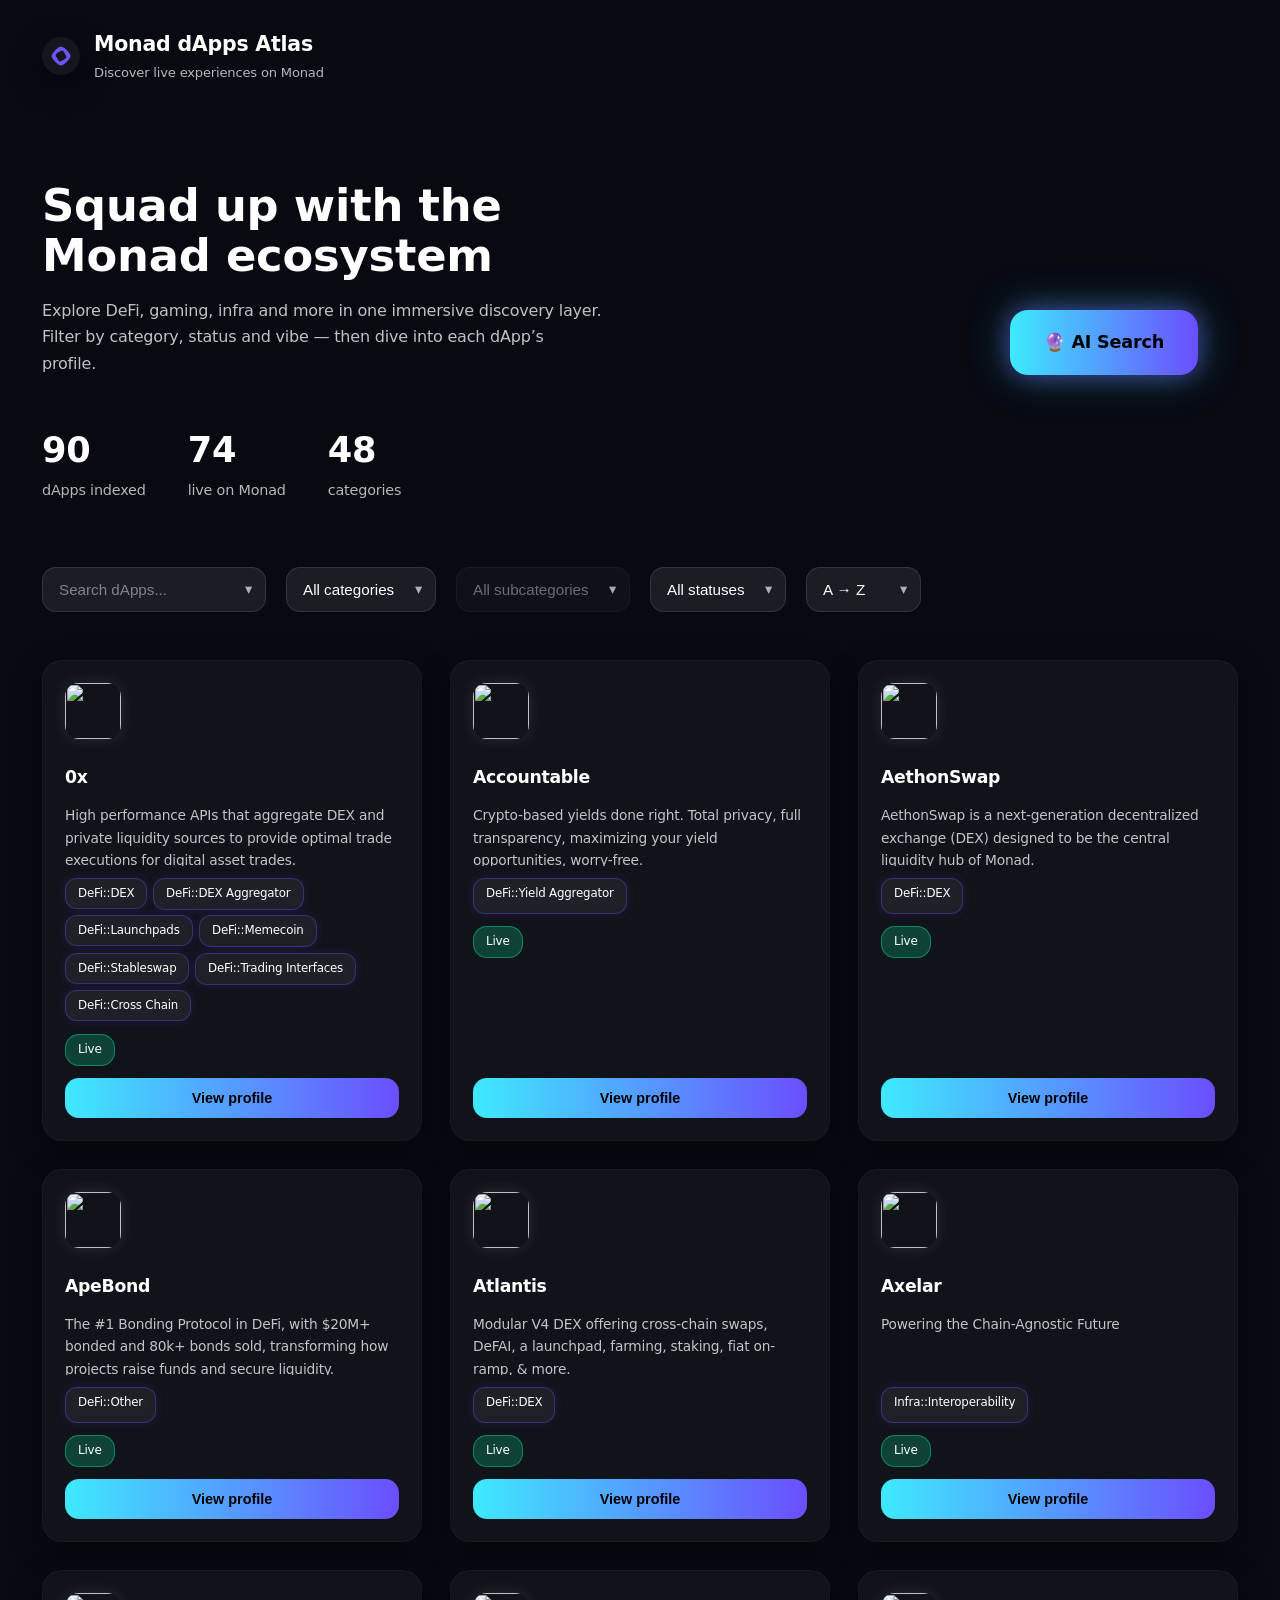
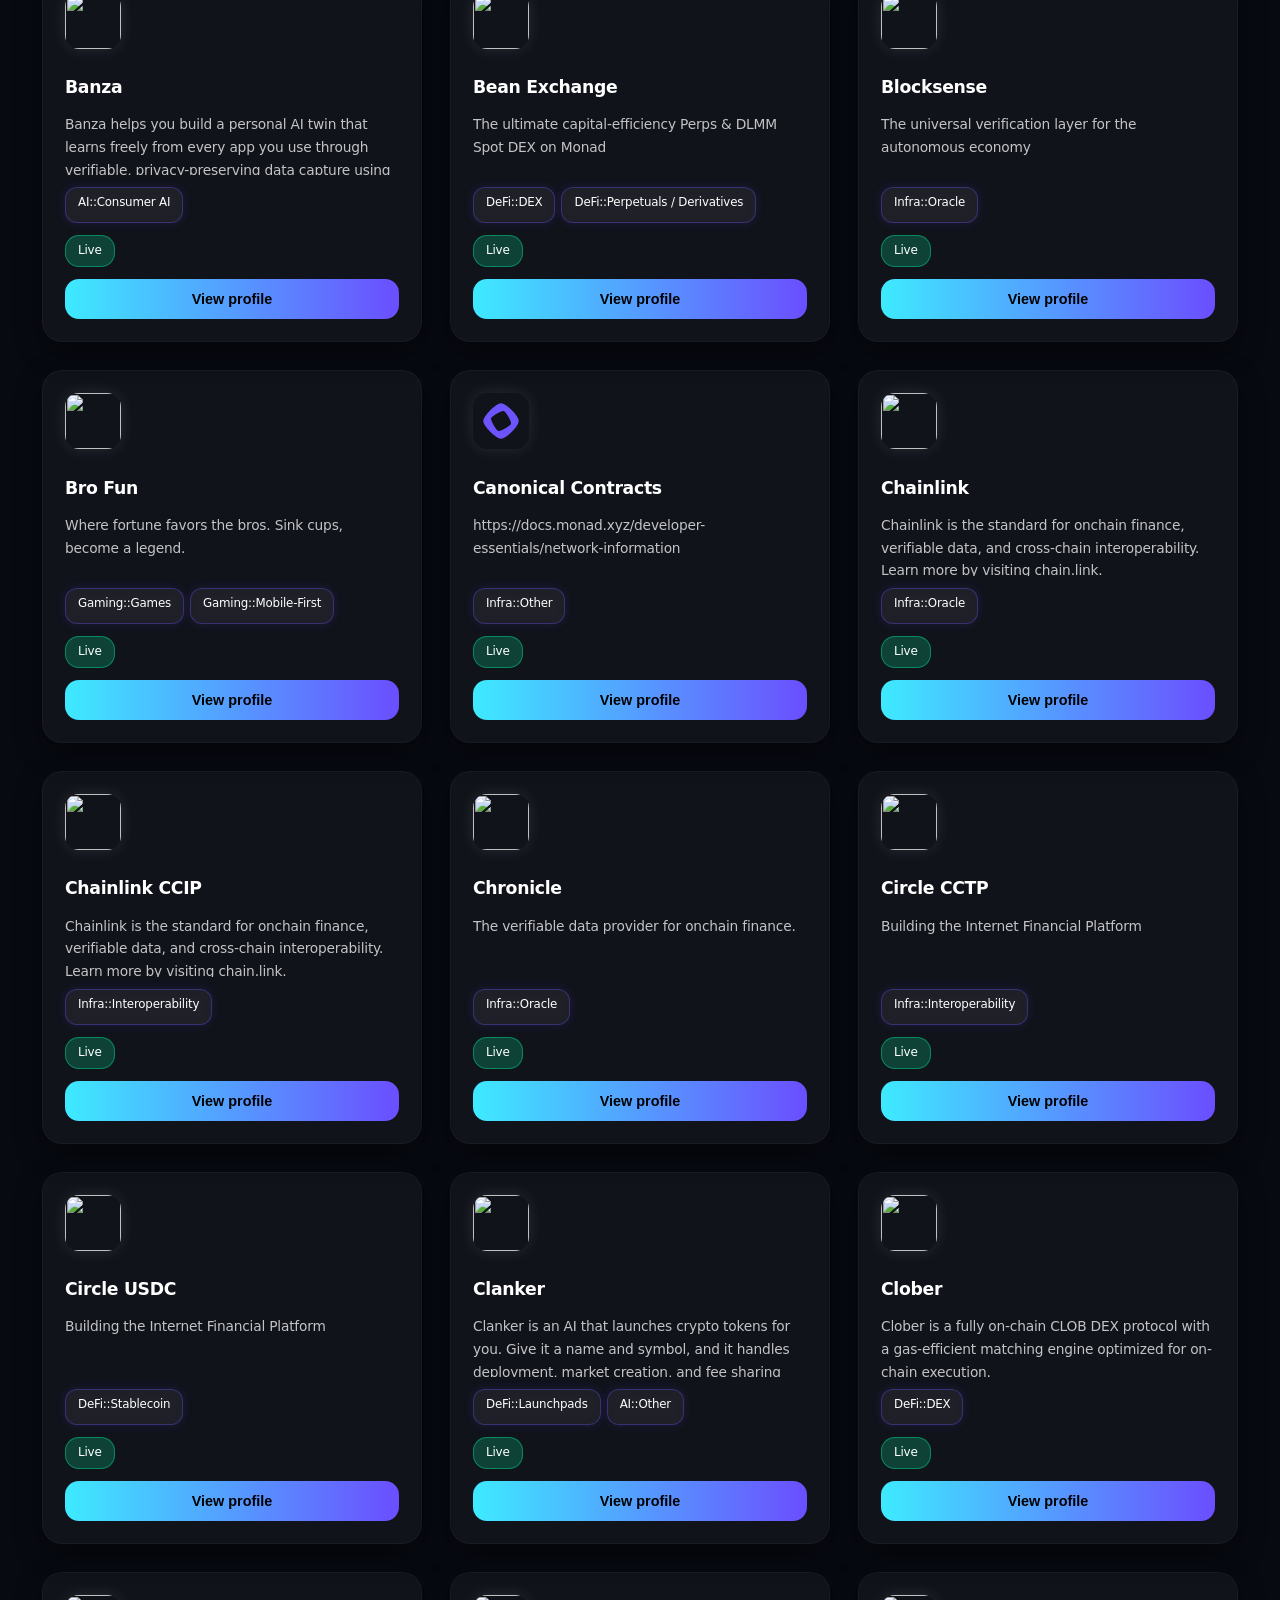
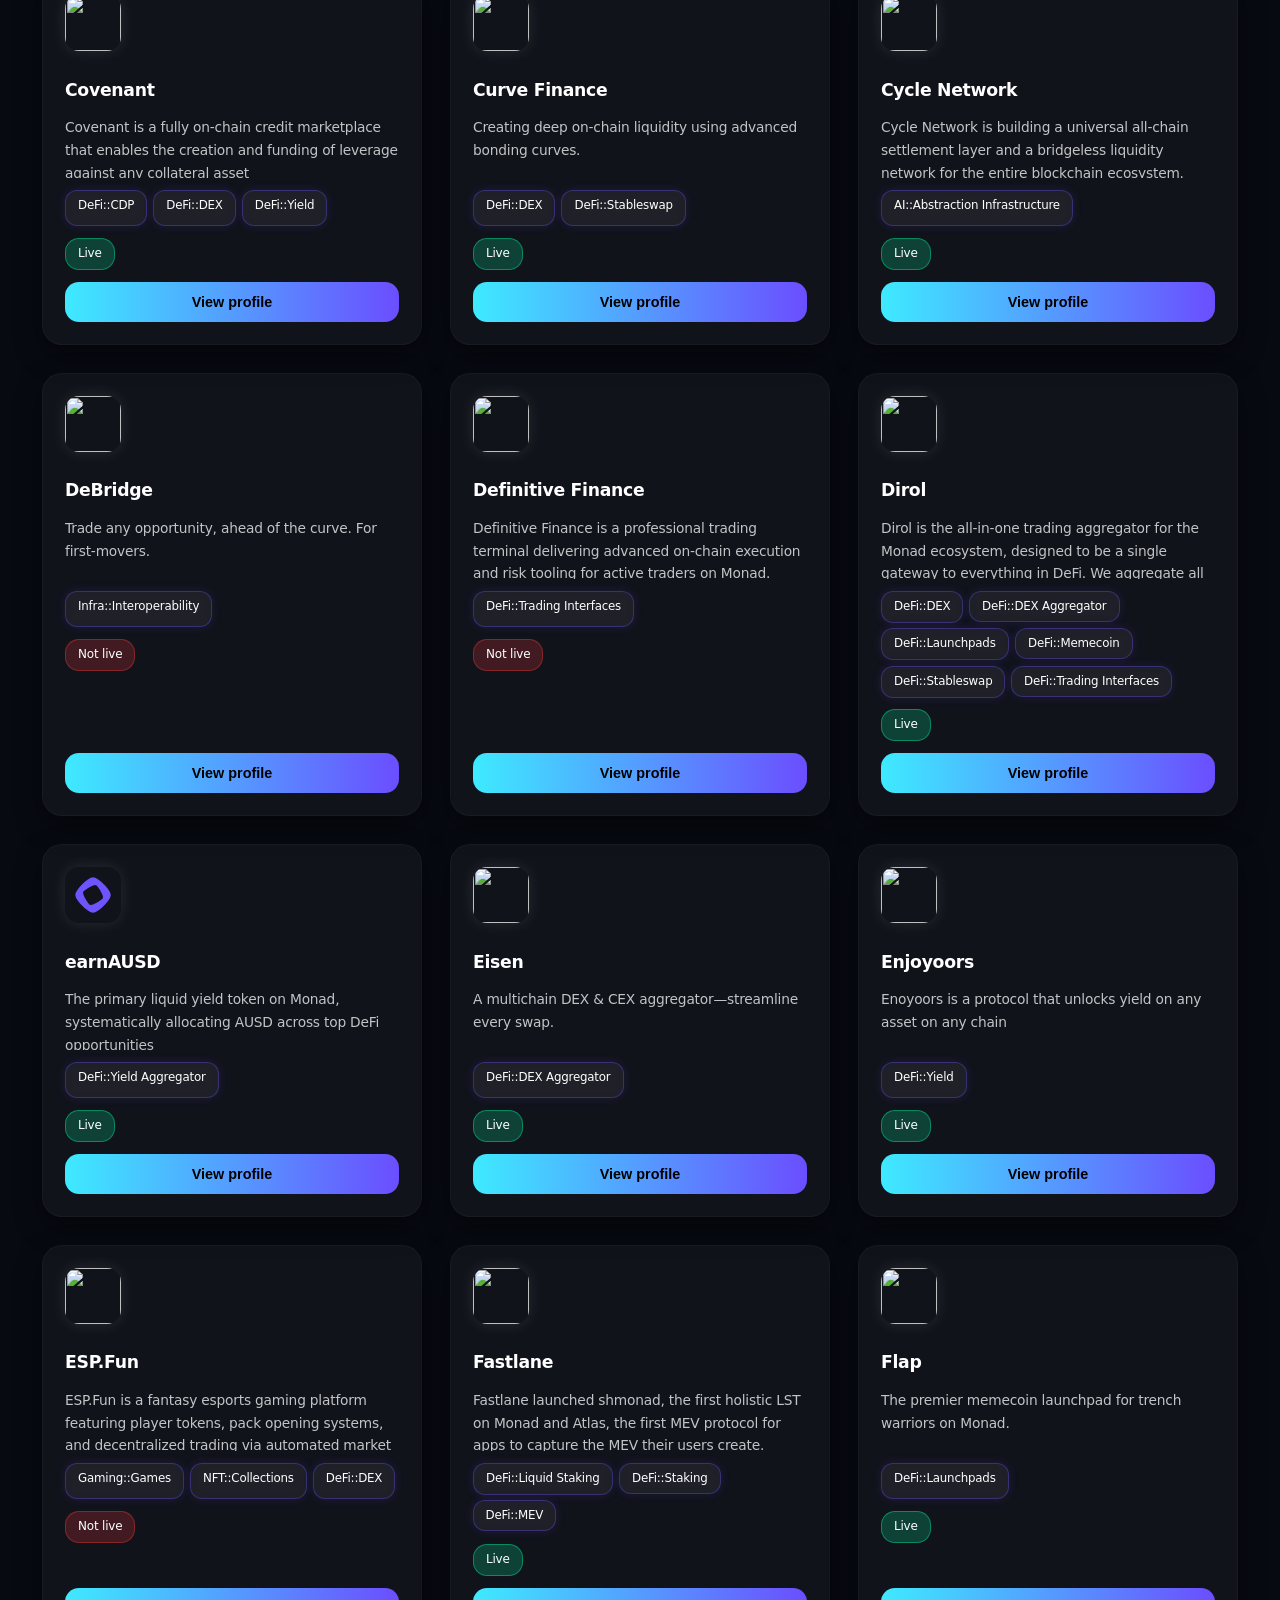
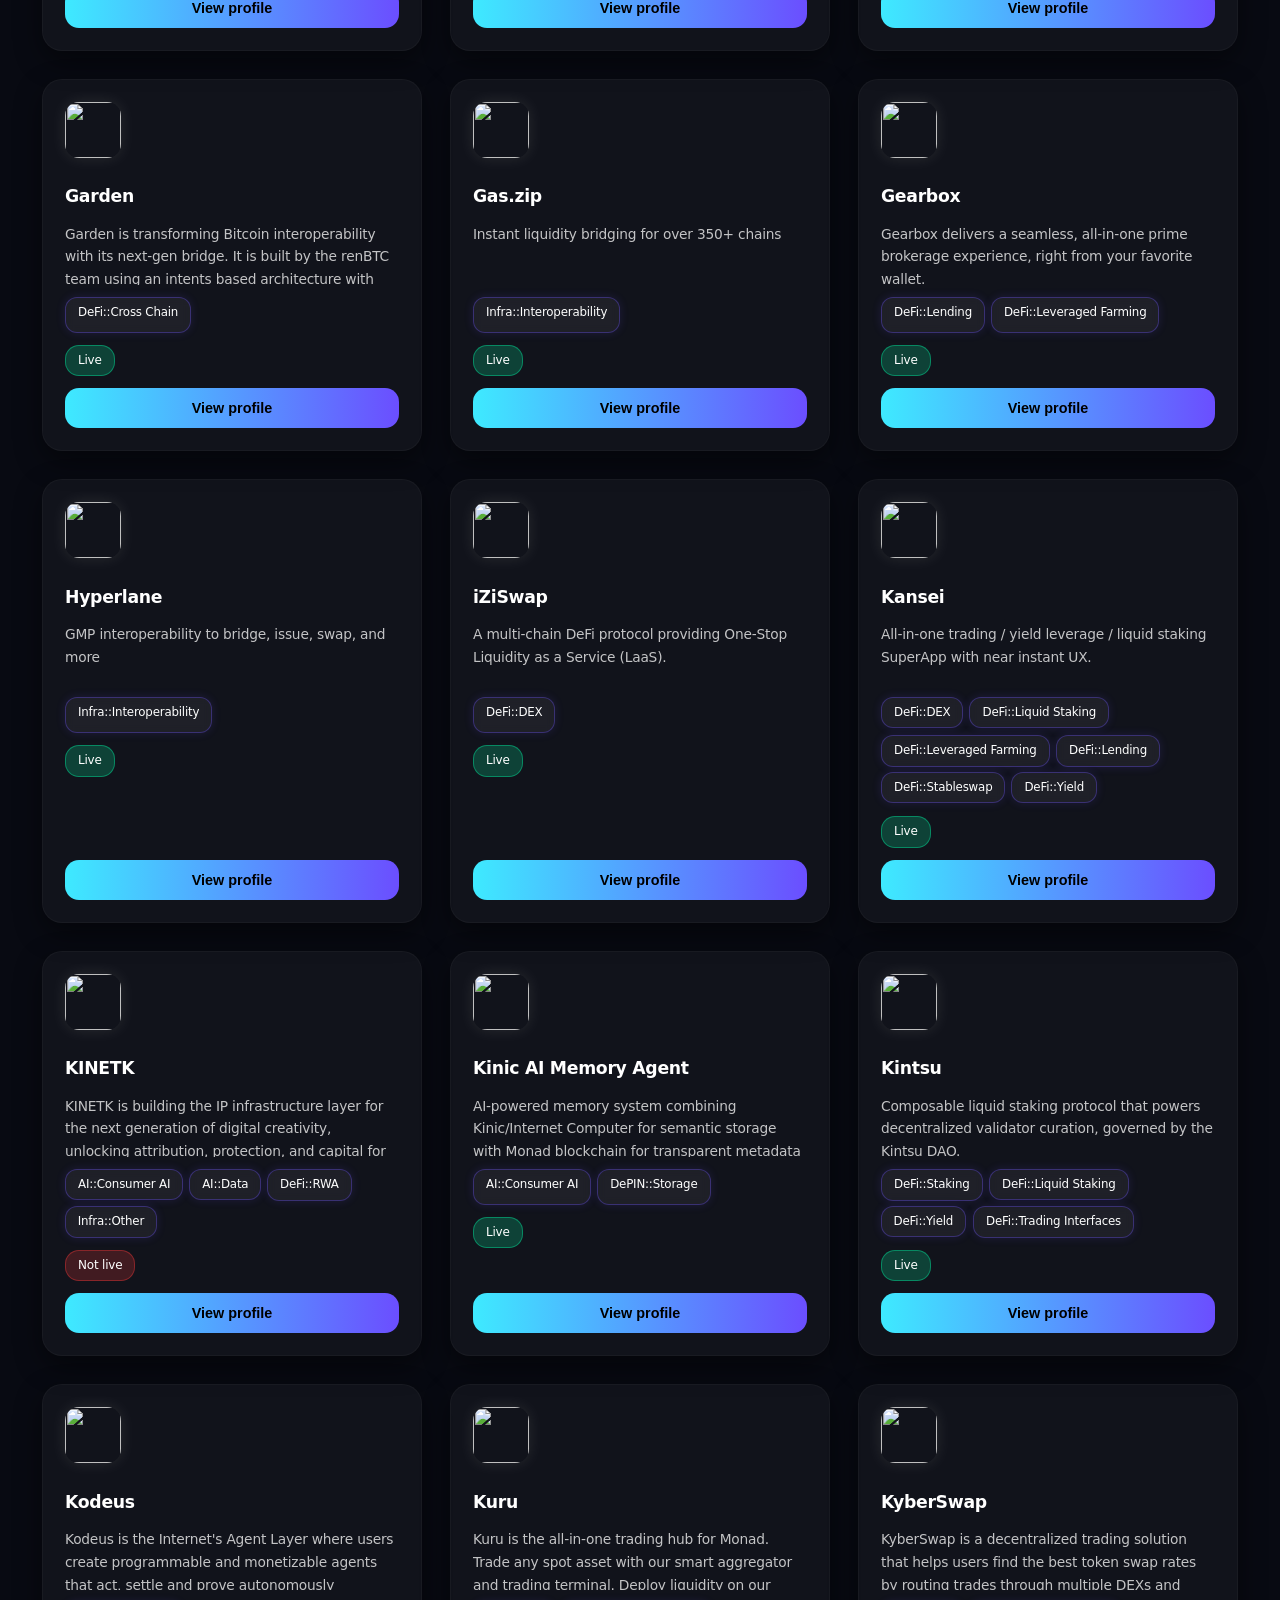
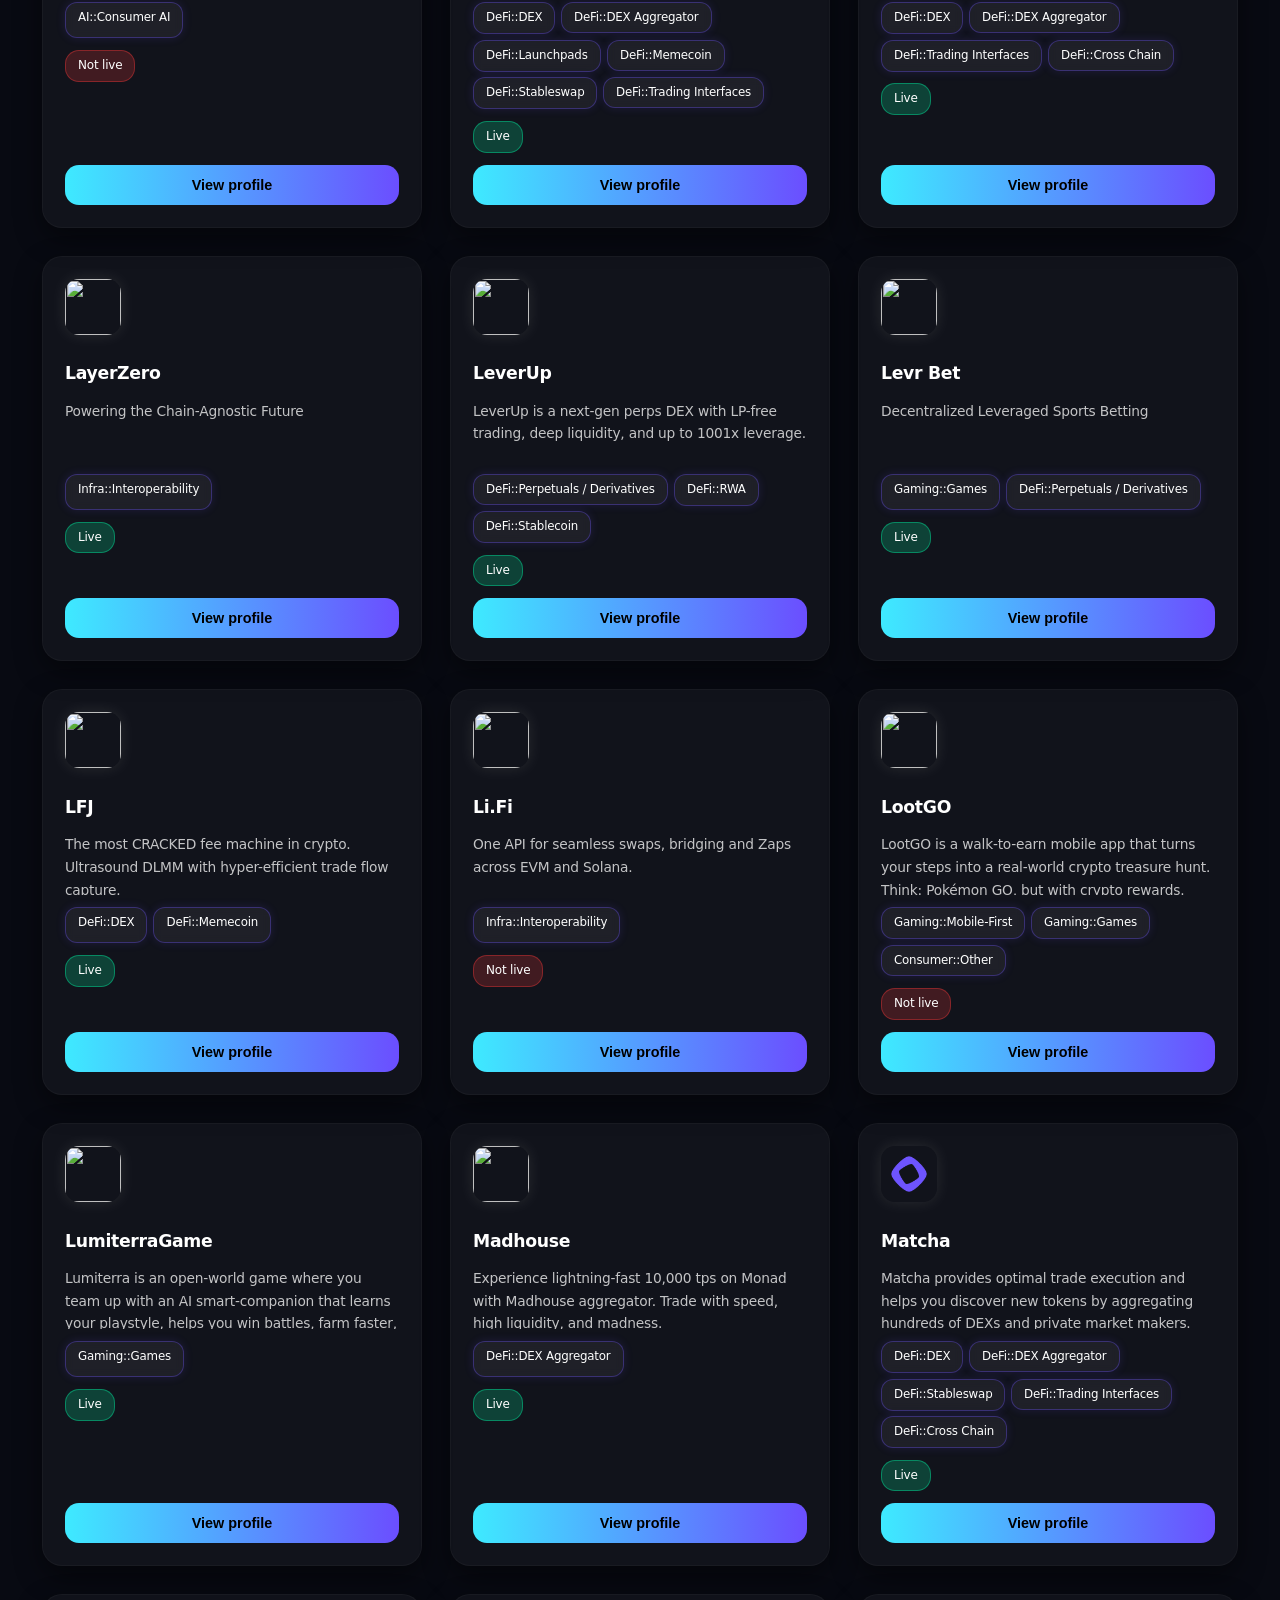
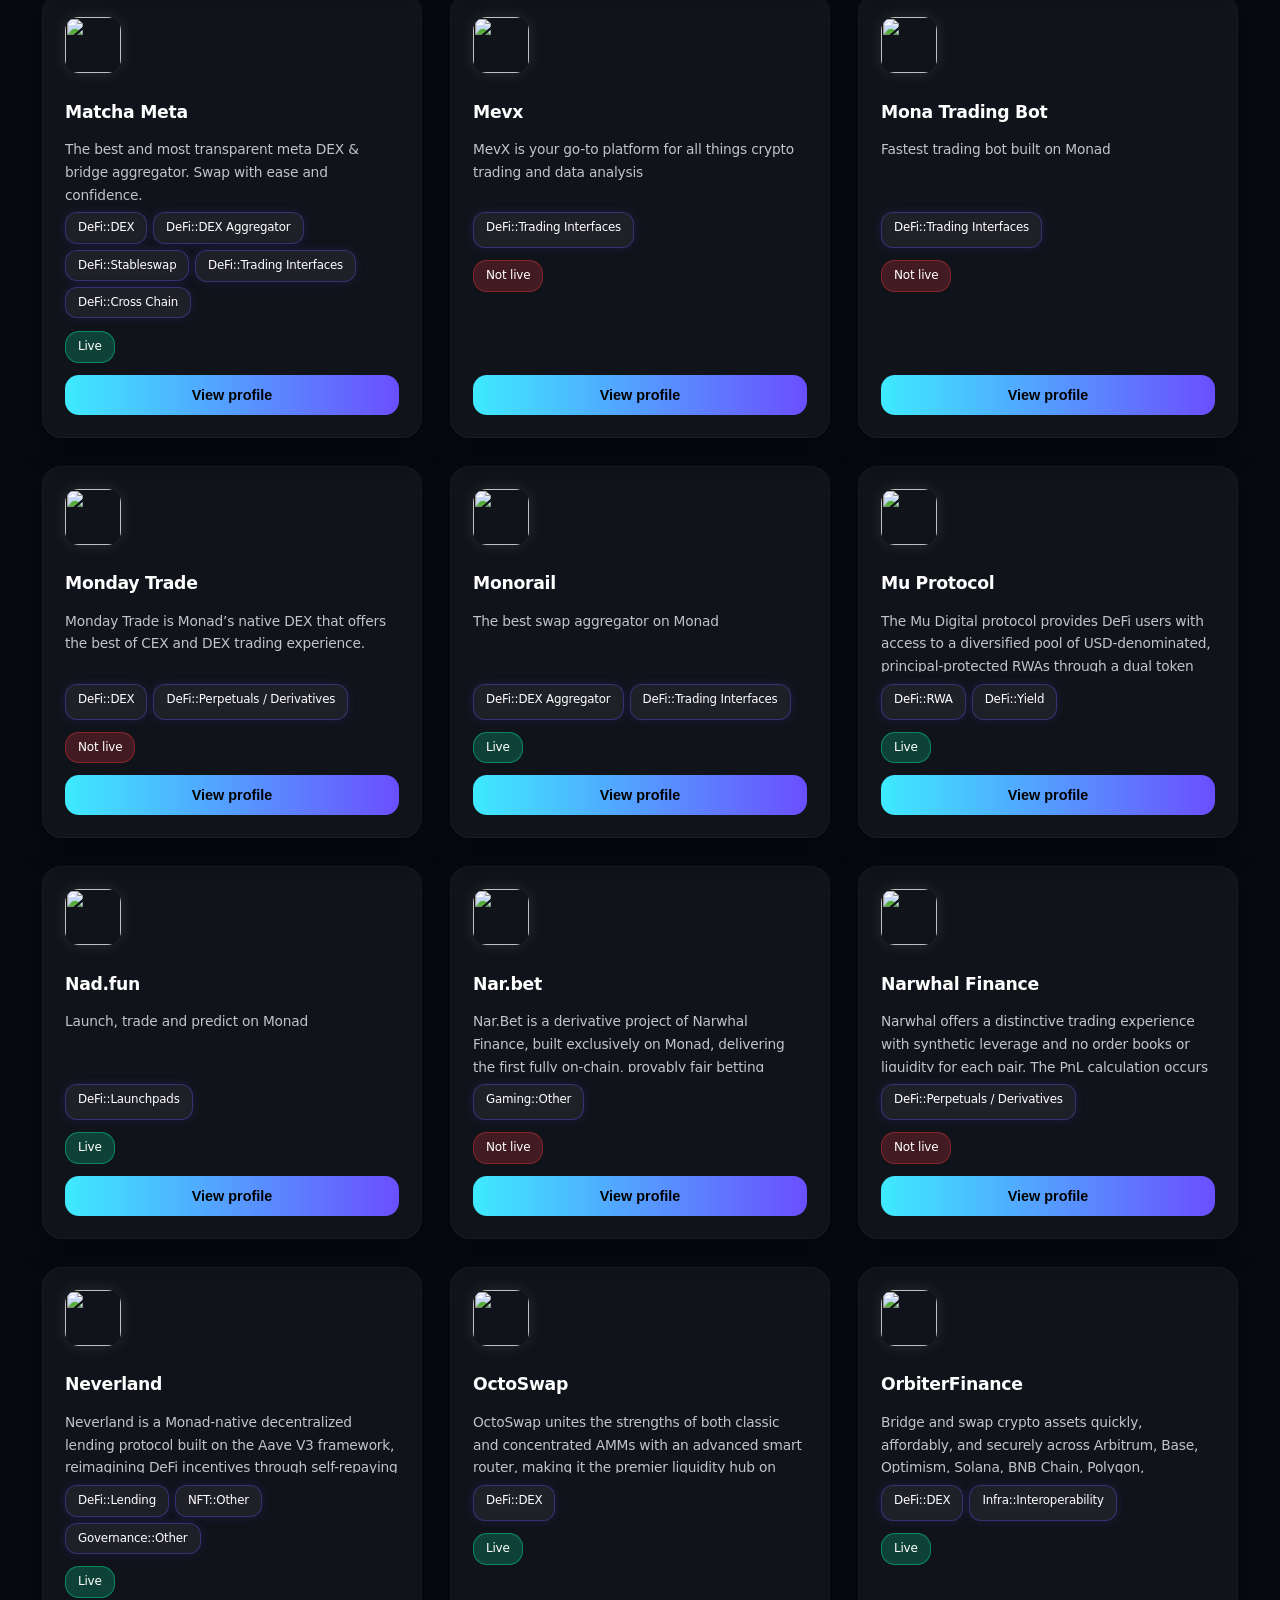
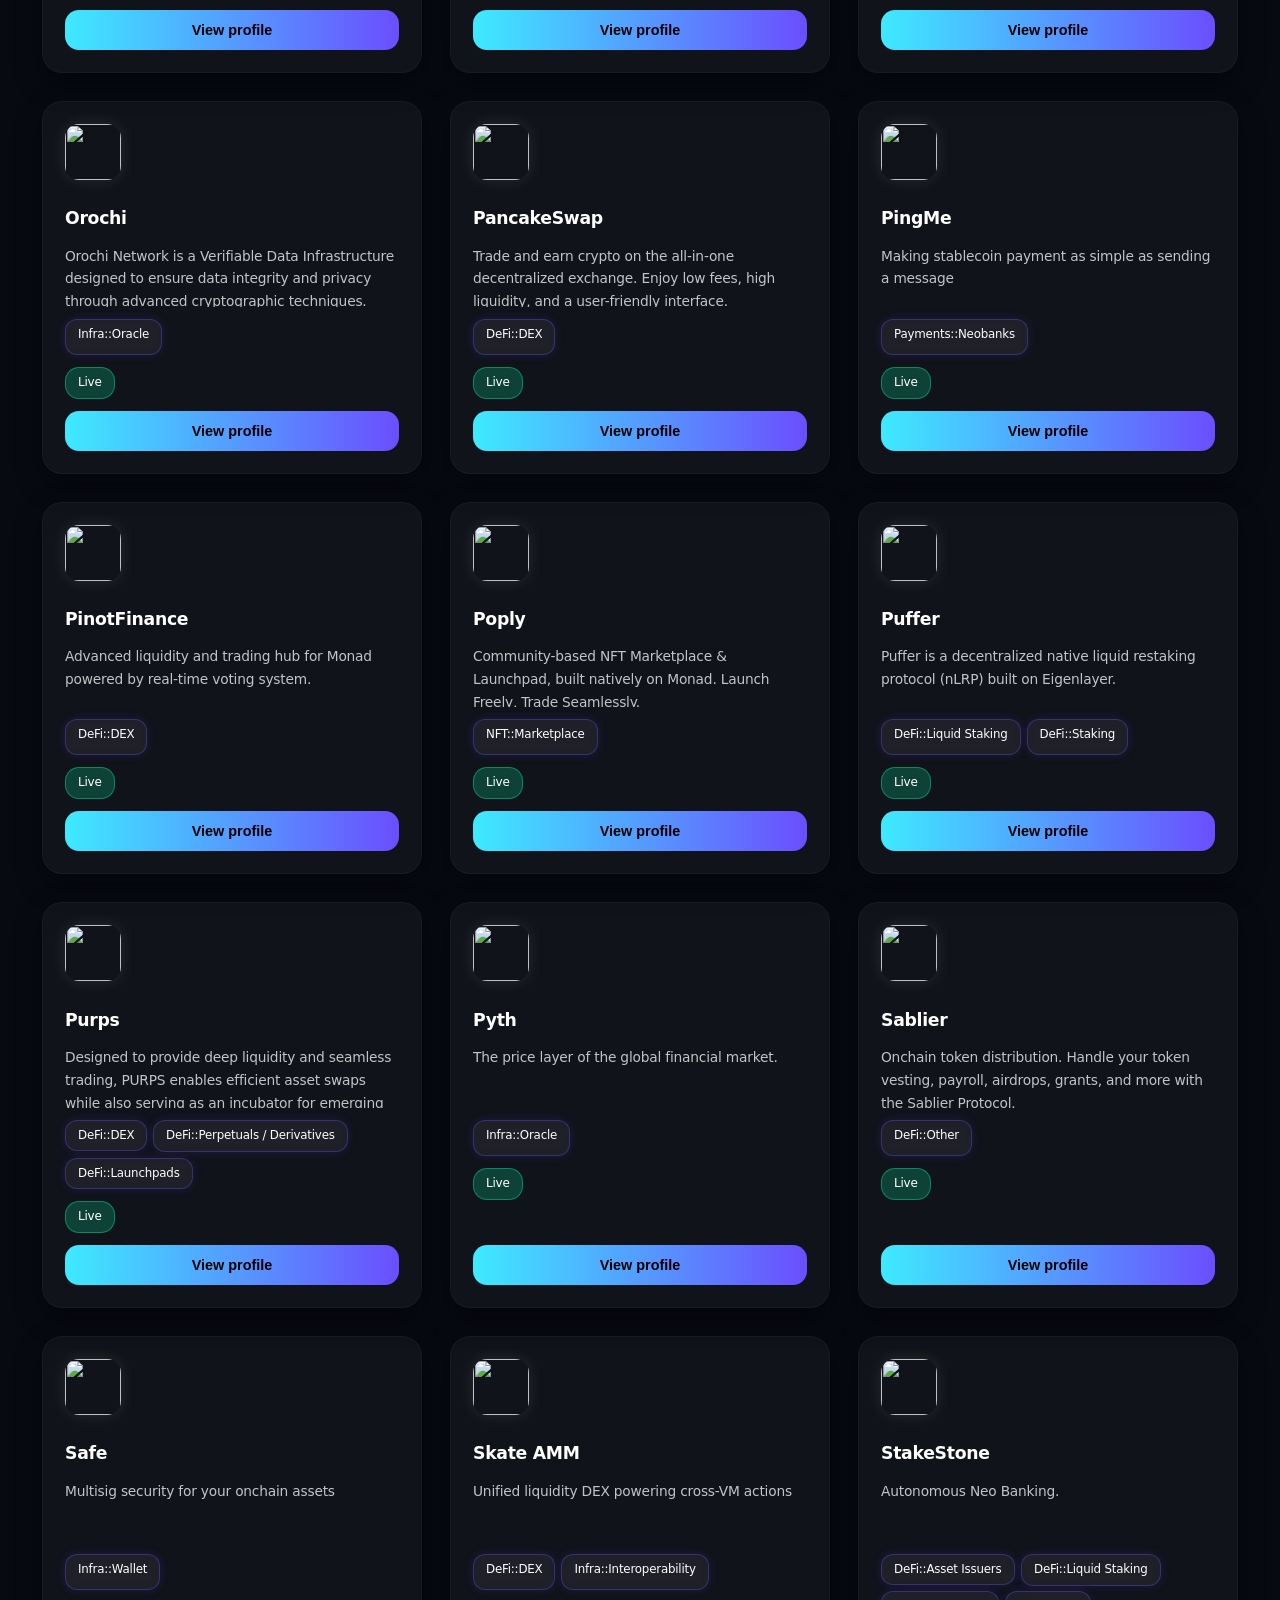
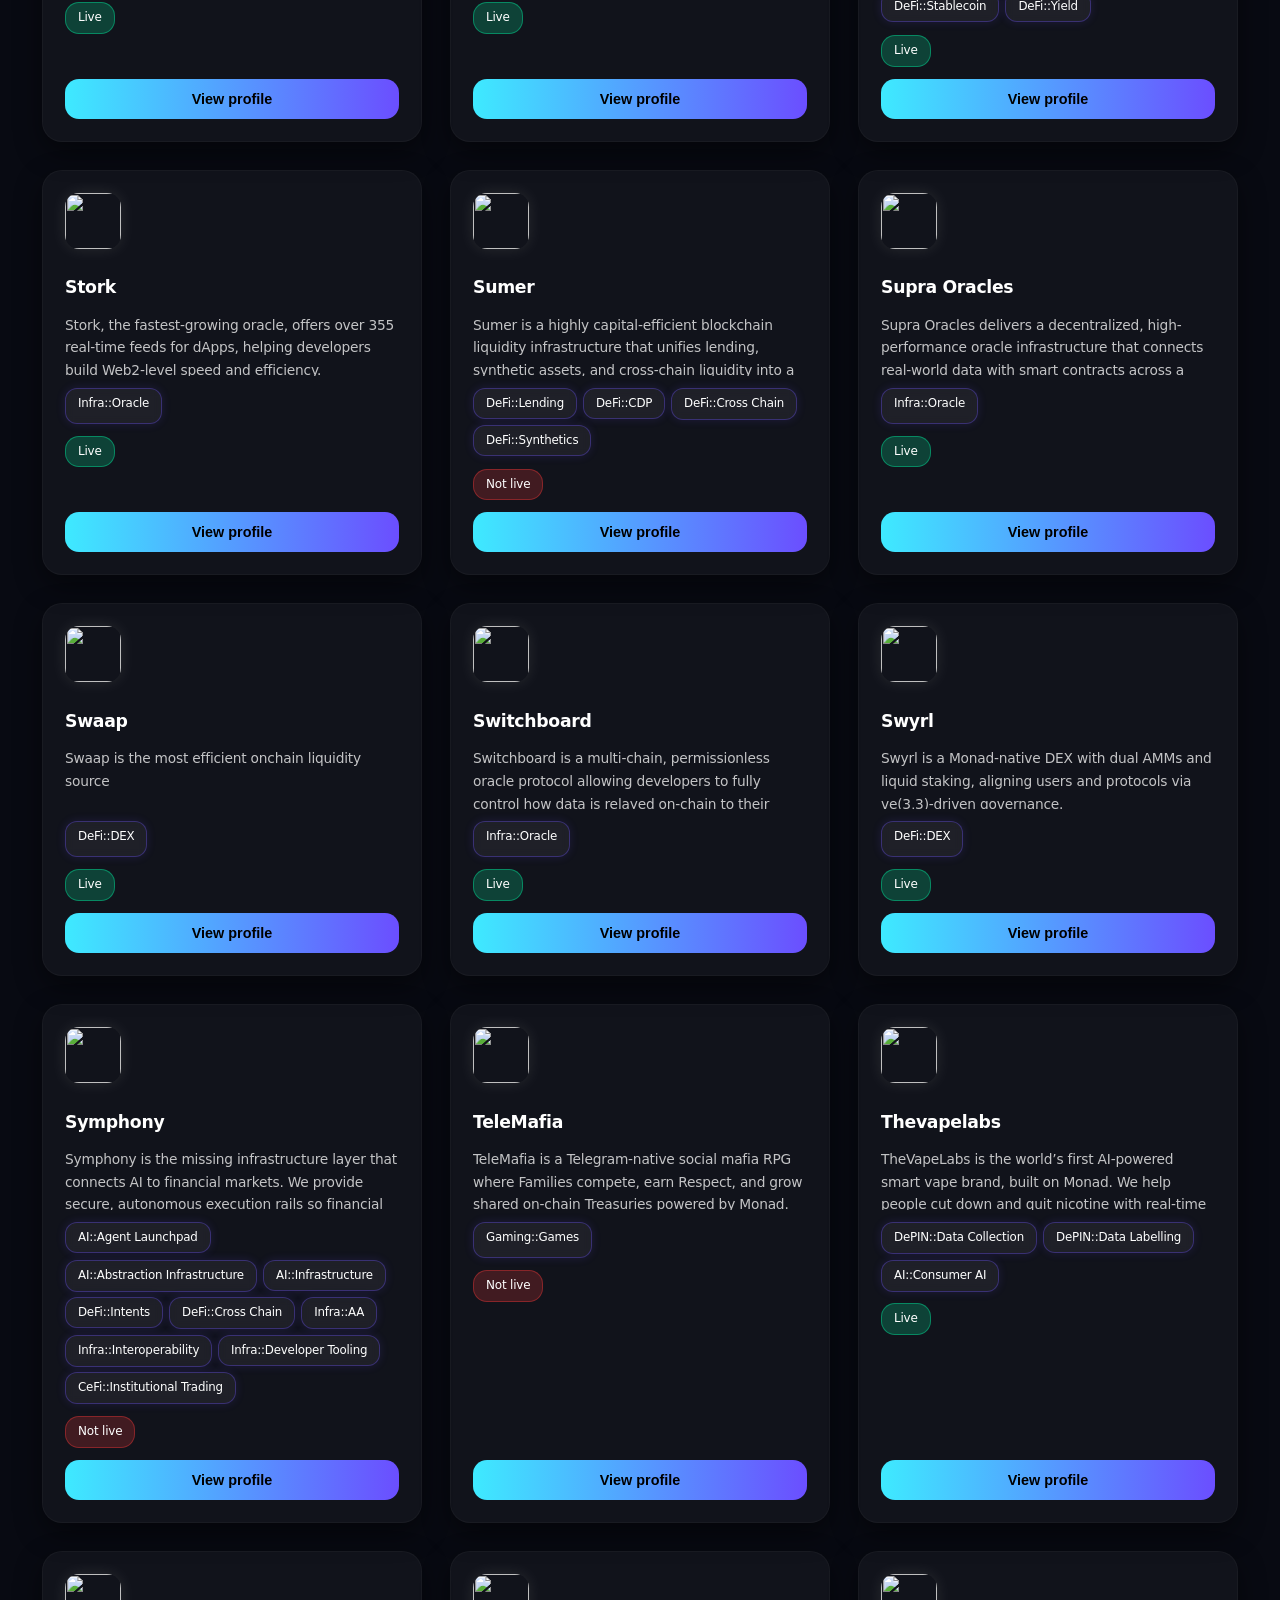
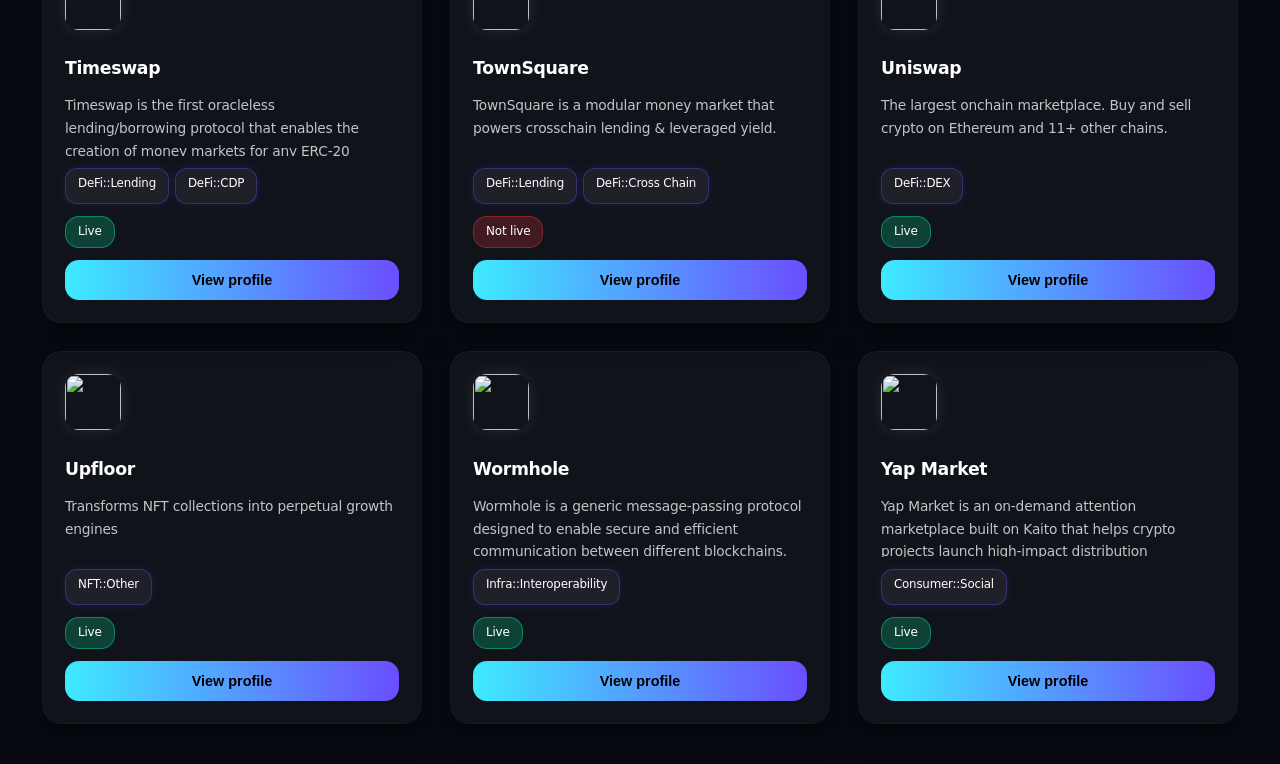
==== index.html @ 7deae9eb "Add files via upload" ====
<!DOCTYPE html>
<html lang="en">
<head>
  <meta charset="UTF-8" />
  <meta name="viewport" content="width=device-width, initial-scale=1.0" />
  <title>Monad dApps Atlas</title>
  <link rel="stylesheet" href="style.css" />
</head>

<body>
  <canvas id="galaxy-canvas"></canvas>

  <!-- HEADER -->
  <header>
    <div class="brand">
      <div class="brand-mark">
        <img src="icons/monad_logo.png" class="brand-logo" alt="Monad logo" />
      </div>
      <div class="brand-text">
        <span class="brand-title">Monad dApps Atlas</span>
        <span class="brand-subtitle">Discover live experiences on Monad</span>
      </div>
    </div>
  </header>


  <!-- HERO -->
  <section class="hero">
    <div class="hero-text">
      <h1>Squad up with the Monad ecosystem</h1>
      <p>
        Explore DeFi, gaming, infra and more in one immersive discovery layer.
        Filter by category, status and vibe — then dive into each dApp’s profile.
      </p>

      <div class="hero-stats">
        <div class="stat">
          <div class="stat-number" id="stat-dapps-count">0</div>
          <div class="stat-label">dApps indexed</div>
        </div>
        <div class="stat">
          <div class="stat-number" id="stat-live-count">0</div>
          <div class="stat-label">live on Monad</div>
        </div>
        <div class="stat">
          <div class="stat-number" id="stat-categories-count">0</div>
          <div class="stat-label">categories</div>
        </div>
      </div>
    </div>

    <!-- AI SEARCH BUTTON (новая вставка) -->
    <div class="hero-ai-button">
      <a href="ai.html" class="ai-search-button">
        🔮 AI Search
      </a>
    </div>
  </section>

  <!-- FILTERS -->
  <section class="controls">

    <div class="select-wrapper">
      <input type="text" id="search-input" placeholder="Search dApps..." />
    </div>

    <div class="select-wrapper">
      <select id="primary-category-filter">
        <option value="all">All categories</option>
      </select>
    </div>

    <div class="select-wrapper">
      <select id="secondary-category-filter" disabled>
        <option value="all">All subcategories</option>
      </select>
    </div>

    <div class="select-wrapper">
      <select id="status-filter">
        <option value="all">All statuses</option>
        <option value="live">Live</option>
        <option value="inactive">Not live</option>
      </select>
    </div>

    <div class="select-wrapper">
      <select id="sort-select">
        <option value="az">A → Z</option>
        <option value="za">Z → A</option>
        <option value="live">Live first</option>
      </select>
    </div>
  </section>

  <!-- GRID -->
  <section class="grid" id="dapp-grid"></section>

  <div id="empty-state" class="empty hidden">
    No dApps match your filters.
  </div>

  <script src="galaxy.js"></script>
  <script src="script.js"></script>
</body>
</html>
---- style.css ----
/* ------------------------------------------------------------
   MONAD dApps Atlas — Glossy Neon Edition (A2)
   Palette: #6B4EFF (violet), #3EEAFF (cyan)
------------------------------------------------------------- */

:root {
  --bg: #080a12;
  --bg-panel: rgba(255,255,255,0.04);
  --bg-panel-hover: rgba(255,255,255,0.07);
  --bg-input: rgba(255,255,255,0.08);

  --text: #ffffff;
  --text-dim: rgba(255,255,255,0.7);

  --violet: #6b4eff;
  --cyan: #3eeaff;

  --radius-lg: 20px;
  --radius-md: 14px;
  --radius-sm: 10px;

  --shadow-glow: 0 0 40px rgba(110,80,255,0.45);
  --shadow-soft: 0 10px 28px rgba(0,0,0,0.45);

  --shell-width: 1120px;
}

/* ------------------------------------------------------------
   GLOBAL
------------------------------------------------------------- */

* {
  margin: 0;
  padding: 0;
  box-sizing: border-box;
}

body {
  background: var(--bg);
  color: var(--text);
  font-family: Inter, -apple-system, system-ui, sans-serif;
  line-height: 1.65;
  letter-spacing: -0.2px;
  overflow-x: hidden;
}

a {
  color: inherit;
}

#galaxy-canvas {
  position: fixed;
  inset: 0;
  z-index: -1;
  opacity: 0.45;
}

.shell {
  width: 100%;
  max-width: var(--shell-width);
  margin: 0 auto;
  padding: 0 20px;
}

/* ------------------------------------------------------------
   HEADER
------------------------------------------------------------- */

header {
  display: flex;
  justify-content: space-between;
  align-items: center;
  padding: 28px 42px;
}

.brand {
  display: flex;
  align-items: center;
  gap: 14px;
}

.brand-mark {
  width: 38px;
  height: 38px;
  border-radius: 50%;
  overflow: hidden;
  display: flex;
  justify-content: center;
  align-items: center;
  background: rgba(255,255,255,0.05);
  box-shadow: var(--shadow-soft);
}

.brand-logo {
  width: 80%;
  height: 80%;
  object-fit: contain;
}

.brand-text {
  display: flex;
  flex-direction: column;
}

.brand-title {
  font-weight: 600;
  font-size: 1.28rem;
}

.brand-subtitle {
  font-size: 0.82rem;
  opacity: 0.7;
}

/* ------------------------------------------------------------
   XP HUD
------------------------------------------------------------- */

.xp-hud {
  display: flex;
  align-items: center;
  gap: 14px;
  background: rgba(255,255,255,0.05);
  padding: 10px 20px;
  border-radius: var(--radius-lg);
  backdrop-filter: blur(6px);
  box-shadow: var(--shadow-soft);
}

.xp-level {
  font-weight: 600;
}

.xp-progress {
  width: 160px;
  height: 7px;
  background: rgba(255,255,255,0.12);
  border-radius: 999px;
  overflow: hidden;
}

.xp-bar {
  width: 0%;
  height: 100%;
  background: linear-gradient(90deg, var(--cyan), var(--violet));
  border-radius: 999px;
}

.xp-count {
  opacity: 0.7;
  font-size: 0.82rem;
}

/* ------------------------------------------------------------
   HERO
------------------------------------------------------------- */

.hero {
  display: flex;
  justify-content: space-between;
  padding: 70px 42px 40px;
}

.hero-text {
  max-width: 560px;
}

.hero-text h1 {
  font-size: 2.8rem;
  line-height: 1.1;
  margin-bottom: 18px;
}

.hero-text p {
  opacity: 0.75;
  font-size: 1rem;
}

.hero-stats {
  display: flex;
  gap: 42px;
  margin-top: 44px;
}

.stat-number {
  font-size: 2.2rem;
  font-weight: 700;
}

.stat-label {
  opacity: 0.7;
  font-size: 0.9rem;
}

/* ------------------------------------------------------------
   ORBIT
------------------------------------------------------------- */

.hero-orbit {
  position: relative;
  width: 360px;
  height: 360px;
}

.orbit {
  position: absolute;
  border-radius: 50%;
  border: 1px dashed rgba(255,255,255,0.14);
}

.orbit-outer { inset: 0; }
.orbit-mid   { inset: 46px; }
.orbit-inner { inset: 92px; }

.orbit-core {
  position: absolute;
  width: 160px;
  height: 160px;
  top: 50%;
  left: 50%;
  transform: translate(-50%, -50%);
  border-radius: 50%;
  display: flex;
  justify-content: center;
  align-items: center;

  background: radial-gradient(
    circle at 30% 30%,
    rgba(110,80,255,0.65),
    rgba(40,20,80,0.75) 75%
  );

  box-shadow:
    0 0 45px rgba(110,80,255,0.65),
    0 0 90px rgba(110,80,255,0.40);
}

.orbit-core-inner {
  width: 100px;
  height: 100px;
  background: rgba(0,0,0,0.25);
  backdrop-filter: blur(7px);
  border-radius: 50%;
  display: flex;
  justify-content: center;
  align-items: center;
  overflow: hidden;
  box-shadow: inset 0 0 22px rgba(150,110,255,0.45);
}

.orbit-core-inner img {
  width: 80%;
  height: 80%;
  object-fit: contain;
}

/* ------------------------------------------------------------
   CONTROLS
------------------------------------------------------------- */

.controls {
  display: flex;
  gap: 20px;
  padding: 24px 42px 16px;
}

.controls input,
.controls select {
  padding: 13px 16px;
  border-radius: var(--radius-md);
  background: rgba(255,255,255,0.08);
  border: 1px solid rgba(255,255,255,0.10);
  color: var(--text);
  font-size: 0.95rem;
  transition: 0.22s ease;
}

.controls input::placeholder {
  color: rgba(255,255,255,0.45);
}

.controls input:hover,
.controls select:hover {
  background: rgba(255,255,255,0.11);
}

.controls input:focus,
.controls select:focus {
  background: rgba(255,255,255,0.14);
  border-color: var(--violet);
  outline: none;
  box-shadow: 0 0 0 2px rgba(110,80,255,0.35);
}

/* Custom select */

.select-wrapper {
  position: relative;
}

.select-wrapper select {
  appearance: none;
  -webkit-appearance: none;
  -moz-appearance: none;
  padding-right: 40px;
  cursor: pointer;
}

.select-wrapper::after {
  content: "▾";
  position: absolute;
  right: 14px;
  top: 50%;
  transform: translateY(-50%);
  pointer-events: none;
  color: rgba(255,255,255,0.65);
  font-size: 0.9rem;
}

.controls select {
  color-scheme: dark;
}

.controls select:disabled {
  opacity: 0.4;
  cursor: not-allowed;
}

.controls select option {
  background: #0b0f18;
  color: white;
}

.controls select::-internal-list-box {
  background: #0b0f18 !important;
}

/* ------------------------------------------------------------
   GRID & CARDS
------------------------------------------------------------- */

.grid {
  padding: 32px 42px 40px;
  display: grid;
  grid-template-columns: repeat(auto-fill, minmax(280px, 1fr));
  gap: 28px;
}

.card {
  background: var(--bg-panel);
  border-radius: var(--radius-lg);
  padding: 22px;
  display: flex;
  flex-direction: column;
  height: 100%;
  gap: 16px;
  transition: 0.25s ease;
  box-shadow: var(--shadow-soft);
  border: 1px solid rgba(255,255,255,0.03);
  position: relative;
}

.card::after {
  content: "";
  position: absolute;
  inset: 0;
  border-radius: inherit;
  background: radial-gradient(circle at 30% 0%, rgba(110,80,255,0.14), transparent 65%);
  opacity: 0;
  transition: 0.25s ease;
  pointer-events: none;
}

.card:hover {
  background: var(--bg-panel-hover);
  transform: translateY(-5px);
  box-shadow:
    0 14px 34px rgba(0,0,0,0.55),
    var(--shadow-glow);
}

.card:hover::after {
  opacity: 1;
}

.card-logo img {
  width: 56px;
  height: 56px;
  border-radius: 14px;
  object-fit: cover;
  box-shadow: 0 0 16px rgba(255,255,255,0.10);
}

/* MAIN CARD BODY */

.card-info {
  display: flex;
  flex-direction: column;
  gap: 12px;

  /* 🔥 This ensures equal height cards */
  flex-grow: 1;
}

.card-info h3 {
  font-size: 1.08rem;
  font-weight: 600;
  letter-spacing: -0.3px;

  /* exact height */
  min-height: 24px;
}

.card-info p {
  font-size: 0.86rem;
  opacity: 0.75;

  /* 🔥 hard clamp for equal card heights */
  min-height: 62px;
  max-height: 62px;
  overflow: hidden;
}

/* TAGS */

.card-tags {
  display: flex;
  flex-wrap: wrap;
  gap: 6px;

  /* 🔥 equal height block */
  min-height: 36px;
}

.card-tags span {
  background: rgba(255,255,255,0.06);
  padding: 5px 12px;
  font-size: 0.74rem;
  border-radius: 12px;
  border: 1px solid rgba(110,80,255,0.35);
  box-shadow: 0 0 10px rgba(110,80,255,0.15);
  backdrop-filter: blur(4px);
  transition: 0.25s ease;
}

.card-tags span:hover {
  background: rgba(110,80,255,0.14);
  box-shadow: 0 0 16px rgba(110,80,255,0.35);
}

/* STATUS */

.card-status {
  padding: 5px 12px;
  border-radius: var(--radius-md);
  font-size: 0.75rem;
  width: fit-content;
  font-weight: 500;
}

.card-status.live {
  background: rgba(0,255,170,0.20);
  border: 1px solid rgba(0,255,170,0.38);
}

.card-status.inactive {
  background: rgba(255,60,60,0.20);
  border: 1px solid rgba(255,60,60,0.38);
}

/* BUTTON */

.card-open {
  margin-top: auto;
  padding: 12px;
  border-radius: var(--radius-md);
  background: linear-gradient(90deg, var(--cyan), var(--violet));
  border: none;
  font-size: 0.9rem;
  color: #000;
  font-weight: 600;
  cursor: pointer;
  transition: 0.25s ease;
}

.card-open:hover {
  transform: translateY(-2px);
  opacity: 0.92;
}

/* ------------------------------------------------------------
   EMPTY STATE
------------------------------------------------------------- */

.empty {
  padding: 28px 42px;
  opacity: 0.65;
  font-size: 1.15rem;
}

.hidden {
  display: none;
}

/* ============================================================
   PROFILE PAGE
============================================================= */

.page-profile {
  background: var(--bg);
  color: var(--text);
  font-family: Inter;
  padding-bottom: 80px;
}

.topbar {
  padding: 20px 0;
  background: rgba(255,255,255,0.04);
  backdrop-filter: blur(6px);
  box-shadow: 0 10px 26px rgba(0,0,0,0.35);
}

.topbar-inner {
  display: flex;
  justify-content: space-between;
  align-items: center;
}

.brand-link {
  text-decoration: none;
}

.secondary-button.back-button {
  padding: 10px 16px;
  background: rgba(255,255,255,0.08);
  border-radius: 10px;
  color: white;
  text-decoration: none;
  border: 1px solid rgba(255,255,255,0.15);
  transition: 0.25s ease;
}

.secondary-button.back-button:hover {
  background: rgba(255,255,255,0.12);
}

.main {
  margin-top: 20px;
}

.main-profile {
  padding-top: 32px;
}

.profile-root {
  min-height: 260px;
}

.profile-card {
  margin: 0 auto;
  padding: 40px;
  max-width: 860px;
  background: rgba(255,255,255,0.05);
  border-radius: 24px;
  border: 1px solid rgba(255,255,255,0.06);
  box-shadow:
    0 14px 34px rgba(0,0,0,0.55),
    0 0 35px rgba(110,80,255,0.25);
}

.profile-header {
  display: flex;
  gap: 26px;
  align-items: center;
}

.profile-logo img,
.profile-logo-placeholder {
  width: 90px;
  height: 90px;
  border-radius: 20px;
  object-fit: cover;
  box-shadow: 0 0 22px rgba(255,255,255,0.12);
}

.profile-logo-placeholder {
  display: flex;
  justify-content: center;
  align-items: center;
  background: rgba(255,255,255,0.06);
  font-size: 2rem;
}

.profile-title-block {
  display: flex;
  flex-direction: column;
  gap: 6px;
}

.profile-title {
  font-size: 2rem;
}

.profile-subtitle {
  display: flex;
  gap: 8px;
  font-size: 0.9rem;
  color: var(--text-dim);
}

.profile-dot {
  opacity: 0.5;
}

.status-pill {
  padding: 6px 14px;
  border-radius: 14px;
  font-size: 0.9rem;
  font-weight: 500;
}

.status-pill--live {
  background: rgba(0,255,170,0.22);
  border: 1px solid rgba(0,255,170,0.45);
}

.status-pill--inactive {
  background: rgba(255,60,60,0.22);
  border: 1px solid rgba(255,60,60,0.45);
}

.profile-categories {
  margin-top: 10px;
  gap: 8px;
  display: flex;
  flex-wrap: wrap;
}

.category-pill {
  padding: 5px 12px;
  font-size: 0.75rem;
  border-radius: 12px;
  background: rgba(255,255,255,0.07);
  border: 1px solid rgba(110,80,255,0.35);
  box-shadow: 0 0 10px rgba(110,80,255,0.18);
}

.profile-section {
  margin-top: 32px;
}

.profile-section-title {
  font-size: 1.35rem;
  margin-bottom: 12px;
}

.profile-description {
  opacity: 0.9;
  font-size: 1rem;
  line-height: 1.7;
}

.links-list {
  display: flex;
  gap: 12px;
  flex-wrap: wrap;
}

.link-pill {
  padding: 10px 16px;
  font-size: 0.9rem;
  border-radius: 14px;
  background: rgba(255,255,255,0.08);
  border: 1px solid rgba(255,255,255,0.14);
  display: inline-flex;
  align-items: center;
  gap: 8px;
  transition: 0.25s ease;
}

.link-pill:hover {
  background: rgba(255,255,255,0.12);
  border-color: rgba(110,80,255,0.45);
}

.addresses-list {
  display: flex;
  flex-direction: column;
  gap: 16px;
}

.address-row {
  padding: 12px 16px;
  display: flex;
  gap: 16px;
  align-items: center;
  border-radius: 12px;
  background: rgba(255,255,255,0.06);
  border: 1px solid rgba(255,255,255,0.12);
}

.address-label {
  width: 140px;
  opacity: 0.75;
}

.address-value {
  font-family: SF Mono, Menlo, Consolas, monospace;
  font-size: 0.85rem;
  word-break: break-all;
}

.address-copy-btn {
  margin-left: auto;
  padding: 8px 14px;
  background: linear-gradient(90deg, var(--cyan), var(--violet));
  color: black;
  border: none;
  border-radius: 10px;
  font-weight: 600;
  transition: 0.25s ease;
}

.address-copy-btn:hover {
  opacity: 0.9;
  transform: translateY(-2px);
}

.address-copy-btn.copied {
  background: rgba(0,255,170,0.22);
  color: white;
  border: 1px solid rgba(0,255,170,0.4);
}

/* ------------------------------------------------------------
   RESPONSIVE
------------------------------------------------------------- */

@media (max-width: 960px) {
  header {
    padding: 20px 20px;
  }

  .hero {
    padding: 50px 20px 30px;
    flex-direction: column;
    gap: 30px;
  }

  .controls {
    flex-wrap: wrap;
    padding: 20px;
  }

  .grid {
    padding: 24px 20px 32px;
  }

  .profile-card {
    margin-top: 20px;
    padding: 28px 20px;
  }

  .profile-header {
    flex-direction: column;
    align-items: flex-start;
  }

  .address-row {
    flex-direction: column;
    align-items: flex-start;
  }
}

@media (max-width: 640px) {
  .hero-text h1 {
    font-size: 2.2rem;
  }

  .controls {
    flex-direction: column;
  }

  .xp-hud {
    display: none;
  }
}

/* -------------------- AI PAGE -------------------- */

.top-nav {
  display: flex;
  gap: 18px;
  align-items: center;
}

.top-nav-link {
  color: var(--text-dim);
  text-decoration: none;
  font-size: 0.95rem;
  transition: 0.2s;
}

.top-nav-link:hover {
  color: white;
}

.top-nav-link.active {
  color: var(--cyan);
}

.ai-shell {
  padding: 60px 42px;
  max-width: 880px;
  margin: 0 auto;
}

.ai-hero h1 {
  font-size: 2.4rem;
  margin-bottom: 10px;
}

.ai-hero p {
  opacity: 0.75;
  margin-bottom: 26px;
}

/* AI search section */
.ai-search {
  background: rgba(255,255,255,0.04);
  padding: 32px;
  border-radius: 20px;
  box-shadow: 0 0 24px rgba(110,80,255,0.18);
}

.ai-row {
  display: flex;
  gap: 14px;
}

#ai-input {
  flex: 1;
  padding: 14px 18px;
  background: rgba(255,255,255,0.08);
  border: 1px solid rgba(255,255,255,0.12);
  border-radius: 12px;
  color: white;
  font-size: 1rem;
}

#ai-input:focus {
  border-color: var(--violet);
  box-shadow: 0 0 0 2px rgba(110,80,255,0.35);
}

#ai-search-btn {
  padding: 14px 22px;
  border-radius: 12px;
  background: linear-gradient(90deg, var(--cyan), var(--violet));
  border: none;
  color: black;
  font-weight: 600;
  cursor: pointer;
}

#ai-results {
  margin-top: 28px;
  display: flex;
  flex-direction: column;
  gap: 16px;
}

.ai-result-card {
  background: rgba(255,255,255,0.05);
  padding: 18px;
  border-radius: 16px;
  border: 1px solid rgba(255,255,255,0.06);
  box-shadow: var(--shadow-soft);
  cursor: pointer;
}

.ai-result-card:hover {
  background: rgba(255,255,255,0.08);
}

.hero-ai-button {
  display: flex;
  justify-content: center;
  align-items: center;
  padding-right: 40px;
}

.ai-search-button {
  padding: 18px 34px;
  font-size: 1.1rem;
  font-weight: 600;
  border-radius: 18px;
  text-decoration: none;
  color: #000;
  background: linear-gradient(90deg, var(--cyan), var(--violet));
  box-shadow:
    0 0 22px rgba(110,80,255,0.45),
    0 0 40px rgba(62,234,255,0.35);
  transition: 0.25s ease;
}

.ai-search-button:hover {
  transform: translateY(-4px) scale(1.03);
  box-shadow:
    0 0 32px rgba(110,80,255,0.75),
    0 0 55px rgba(62,234,255,0.55);
  opacity: 0.95;
}
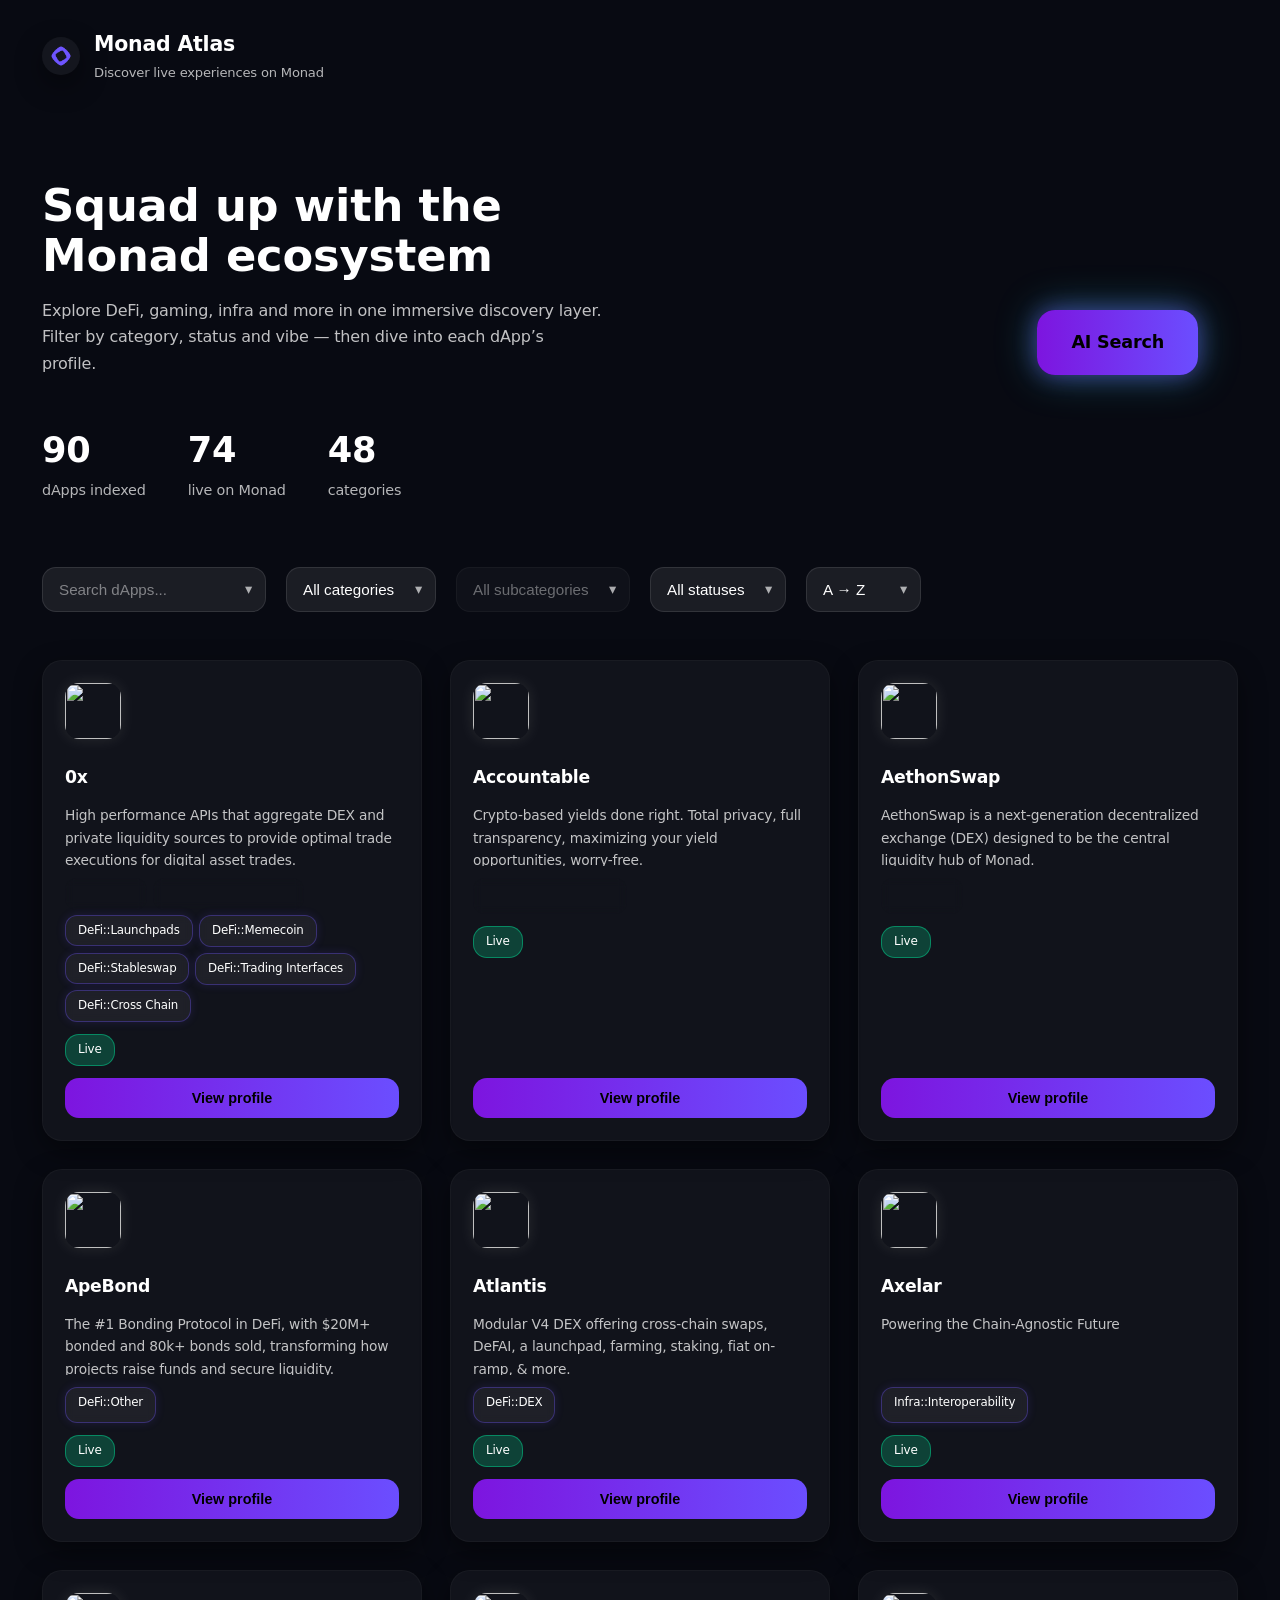
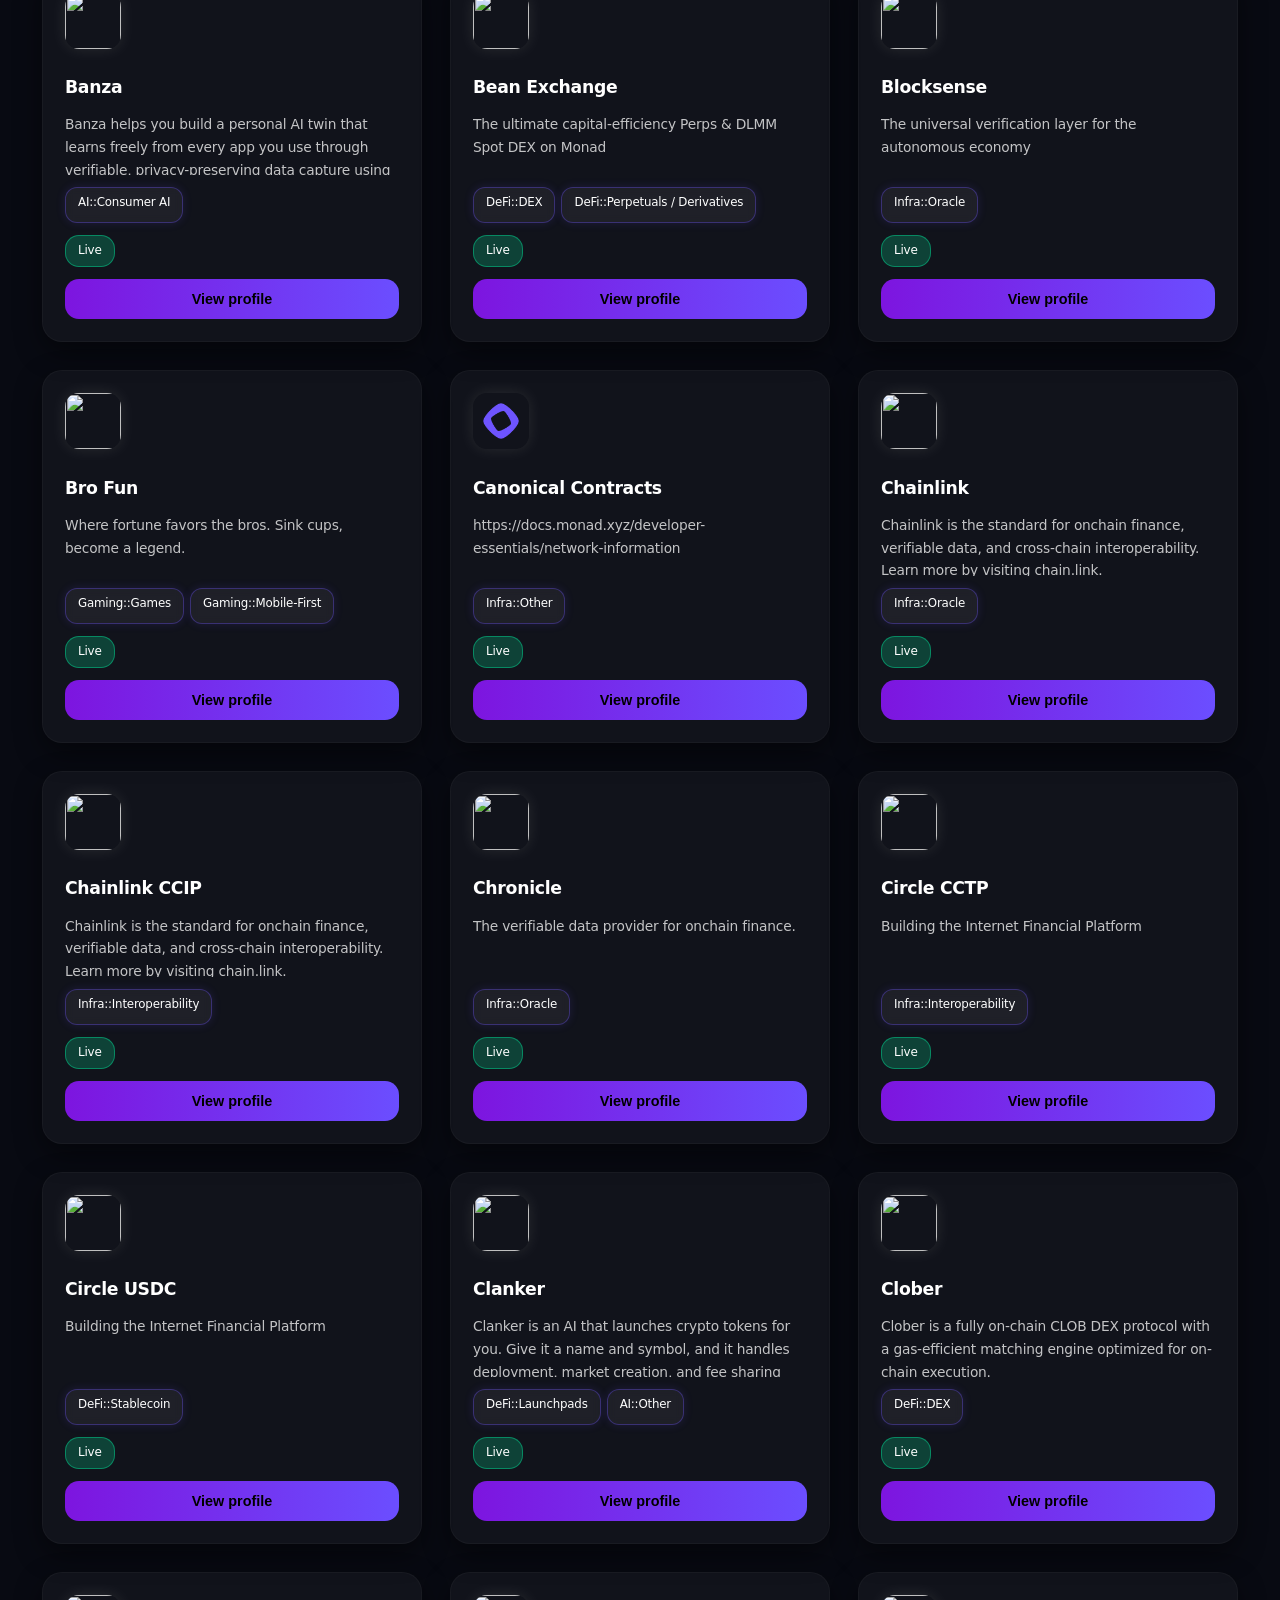
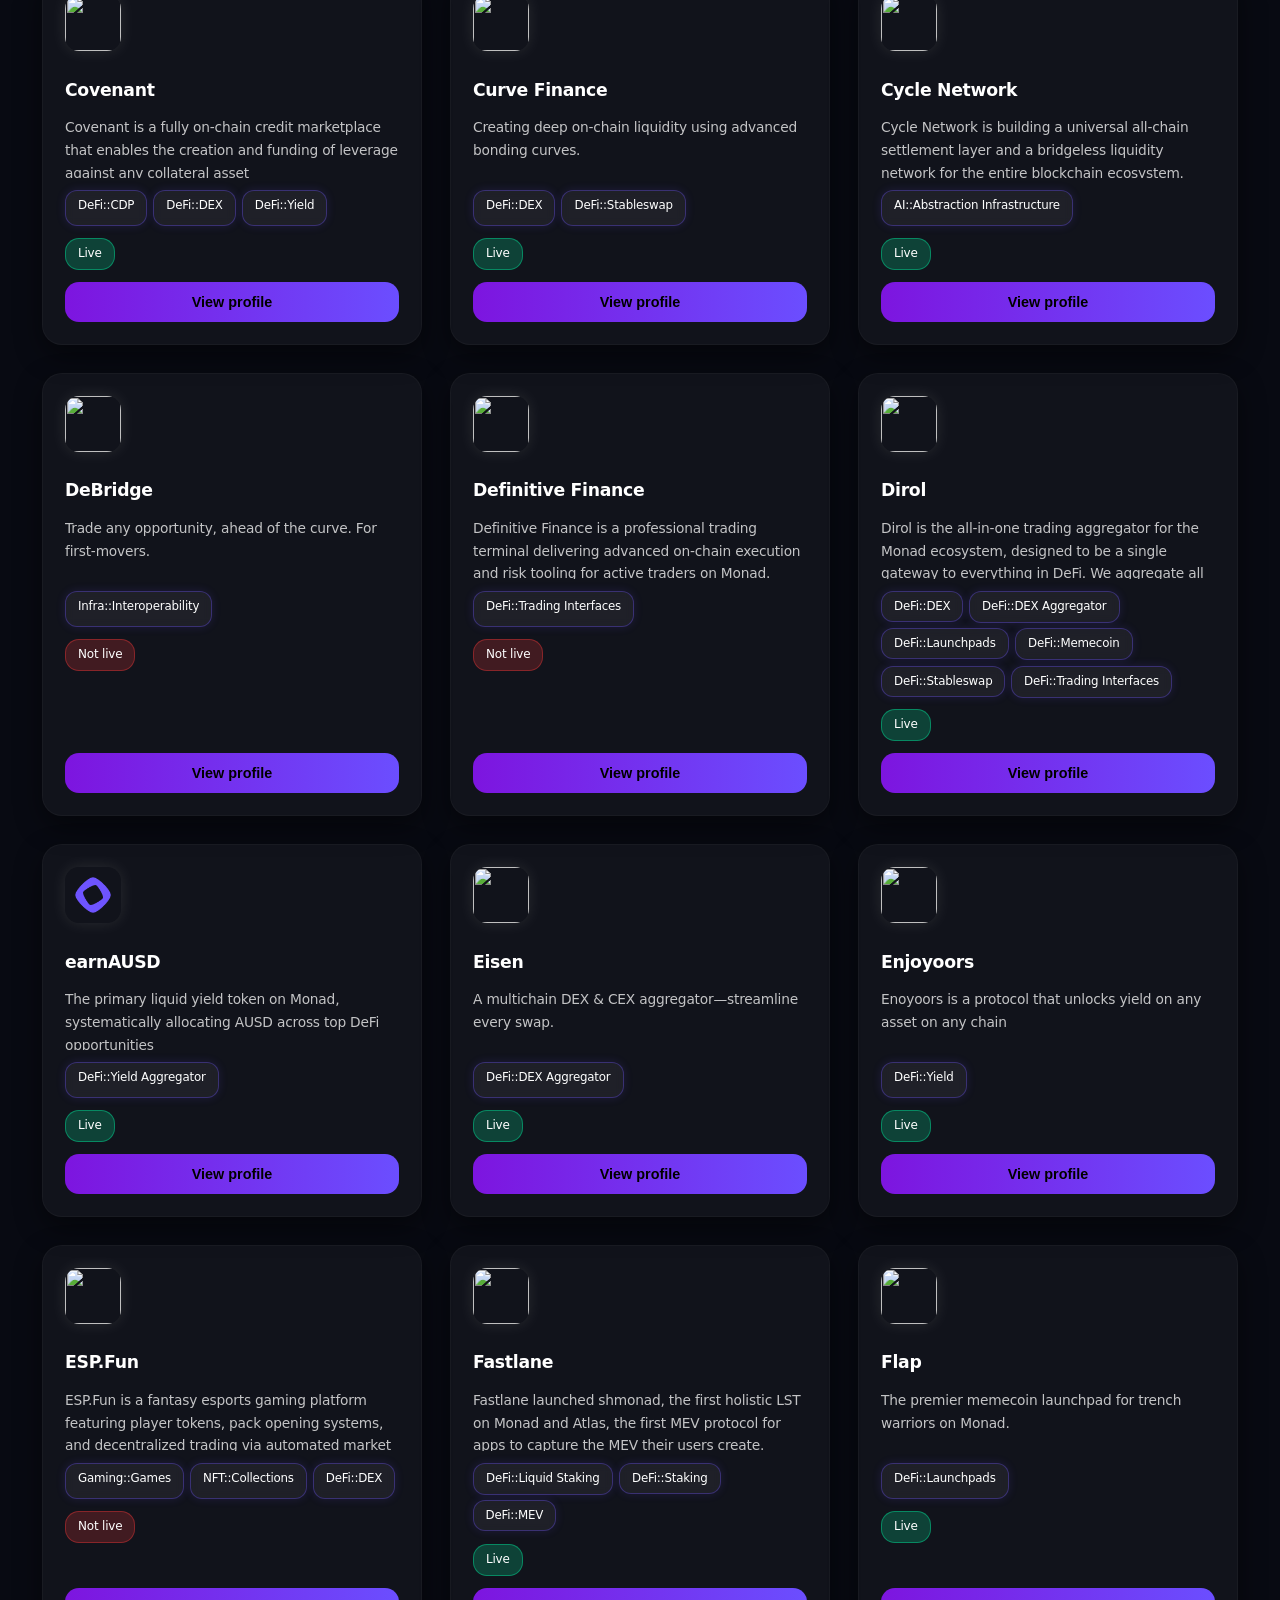
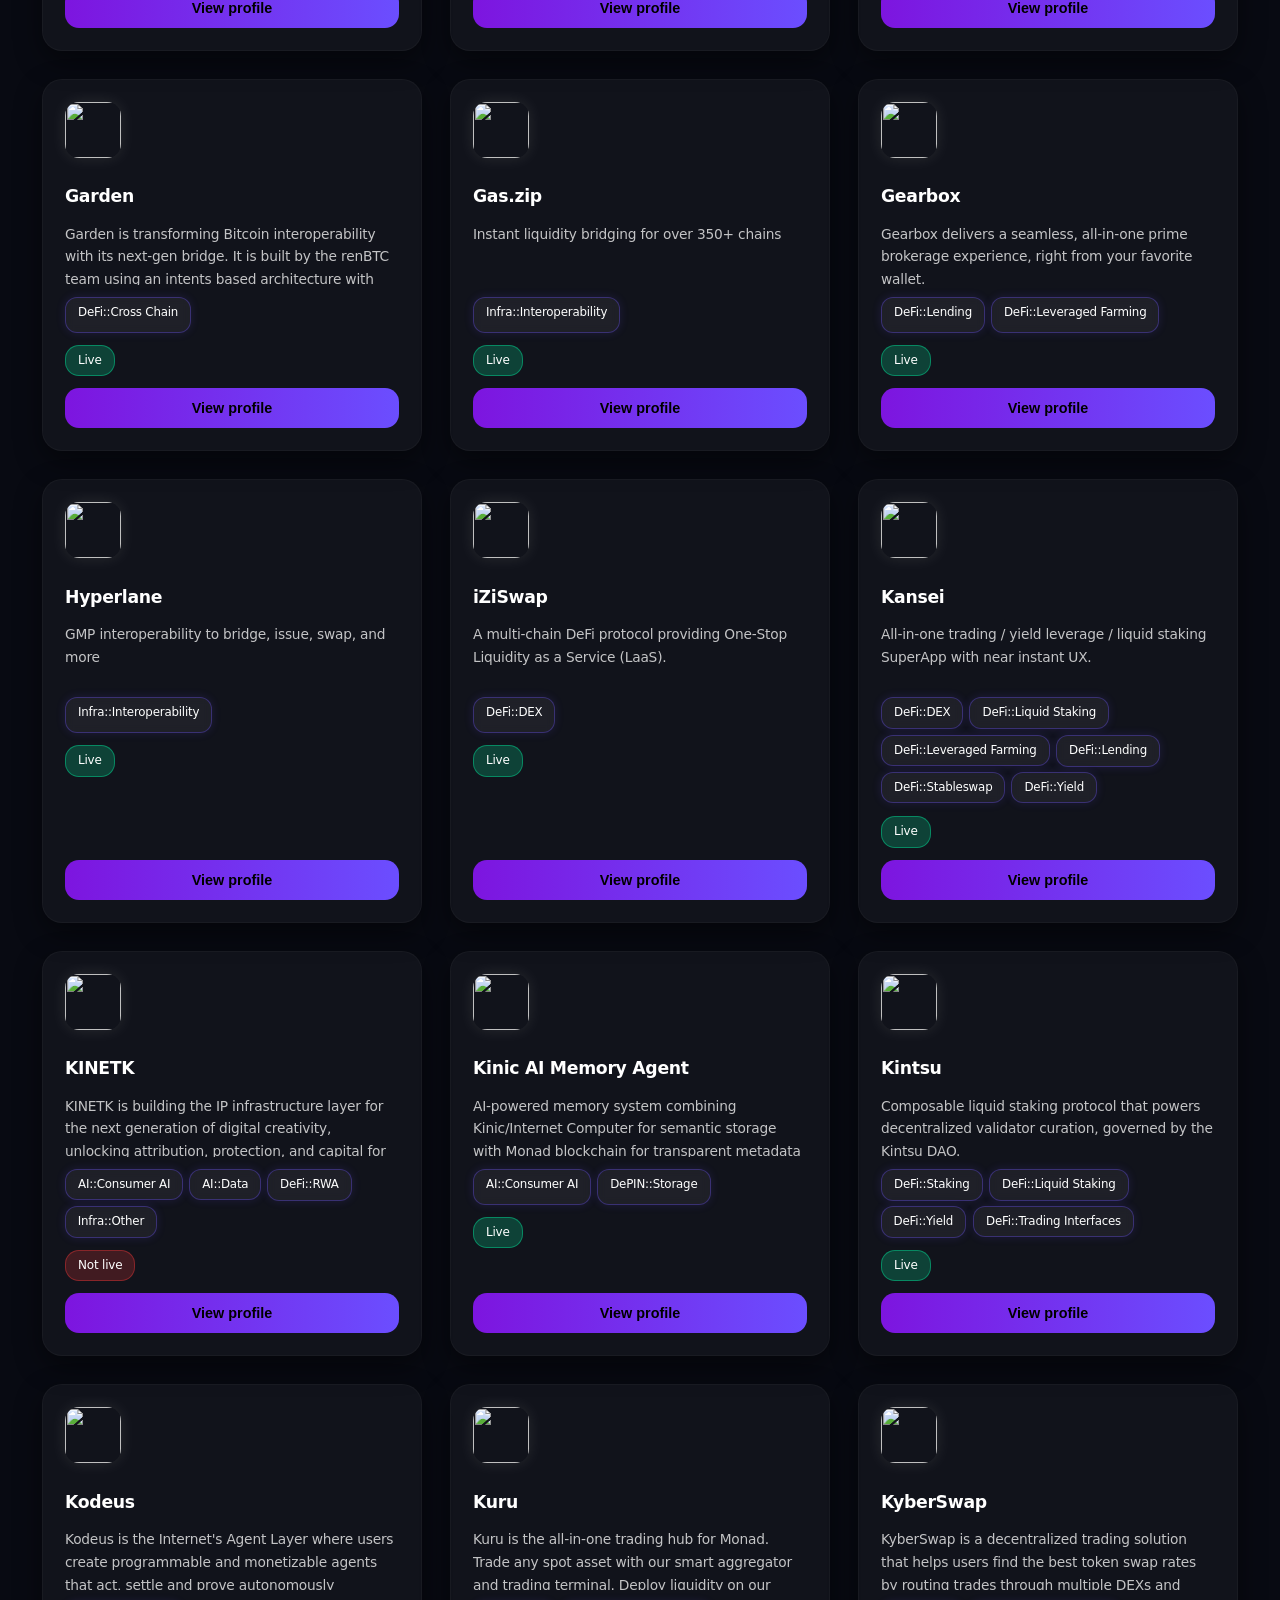
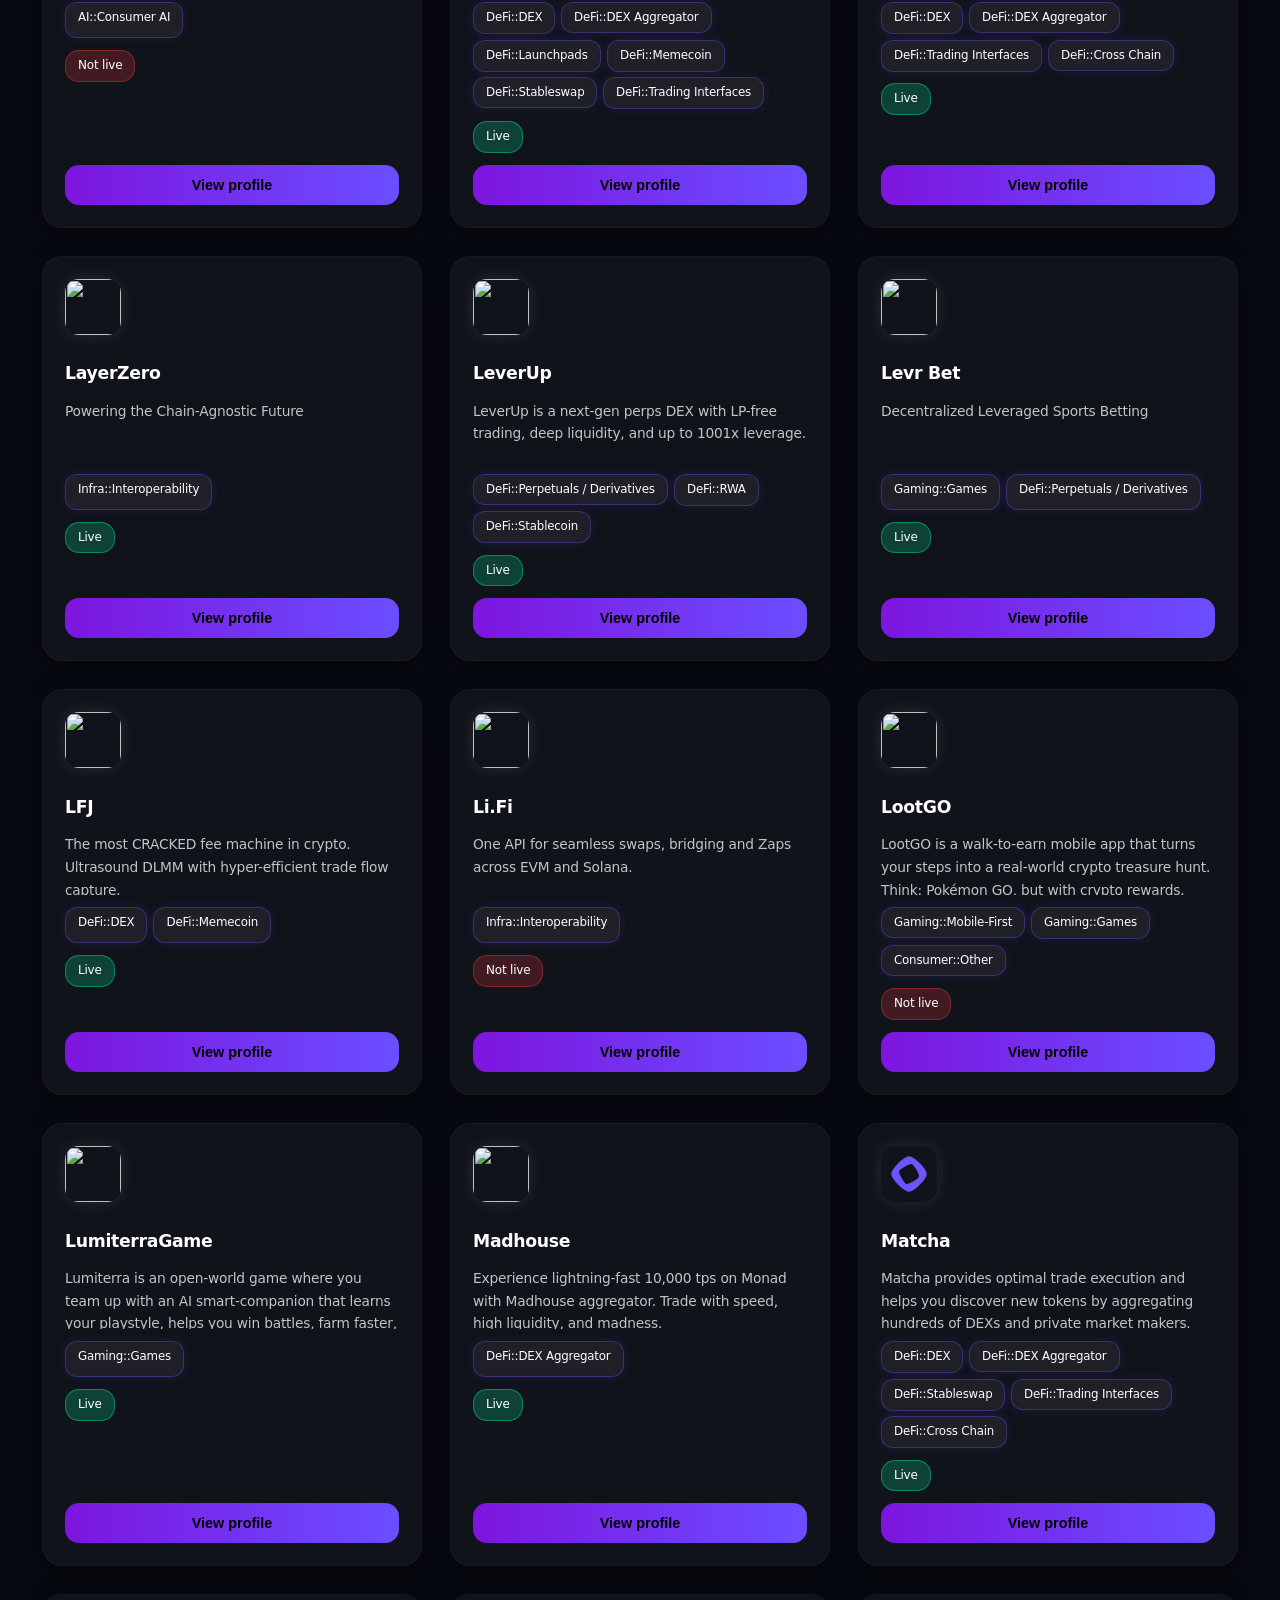
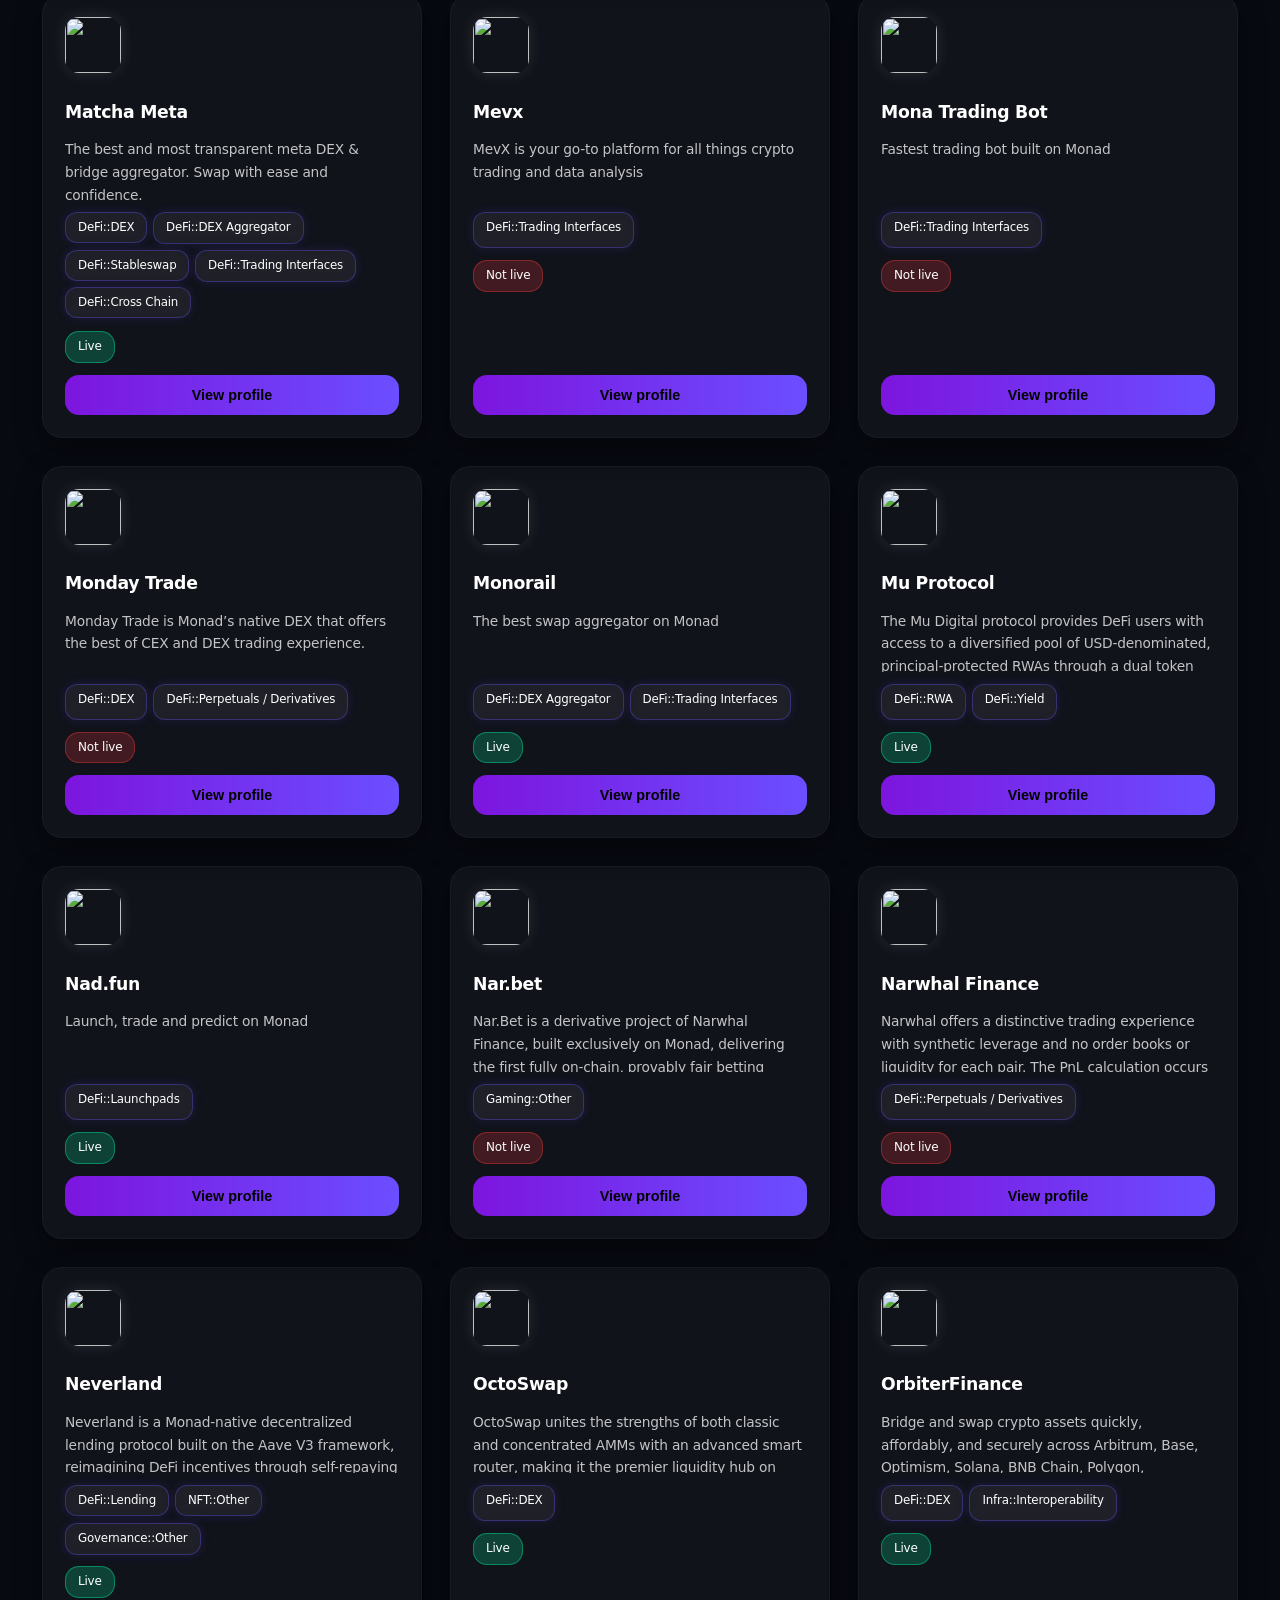
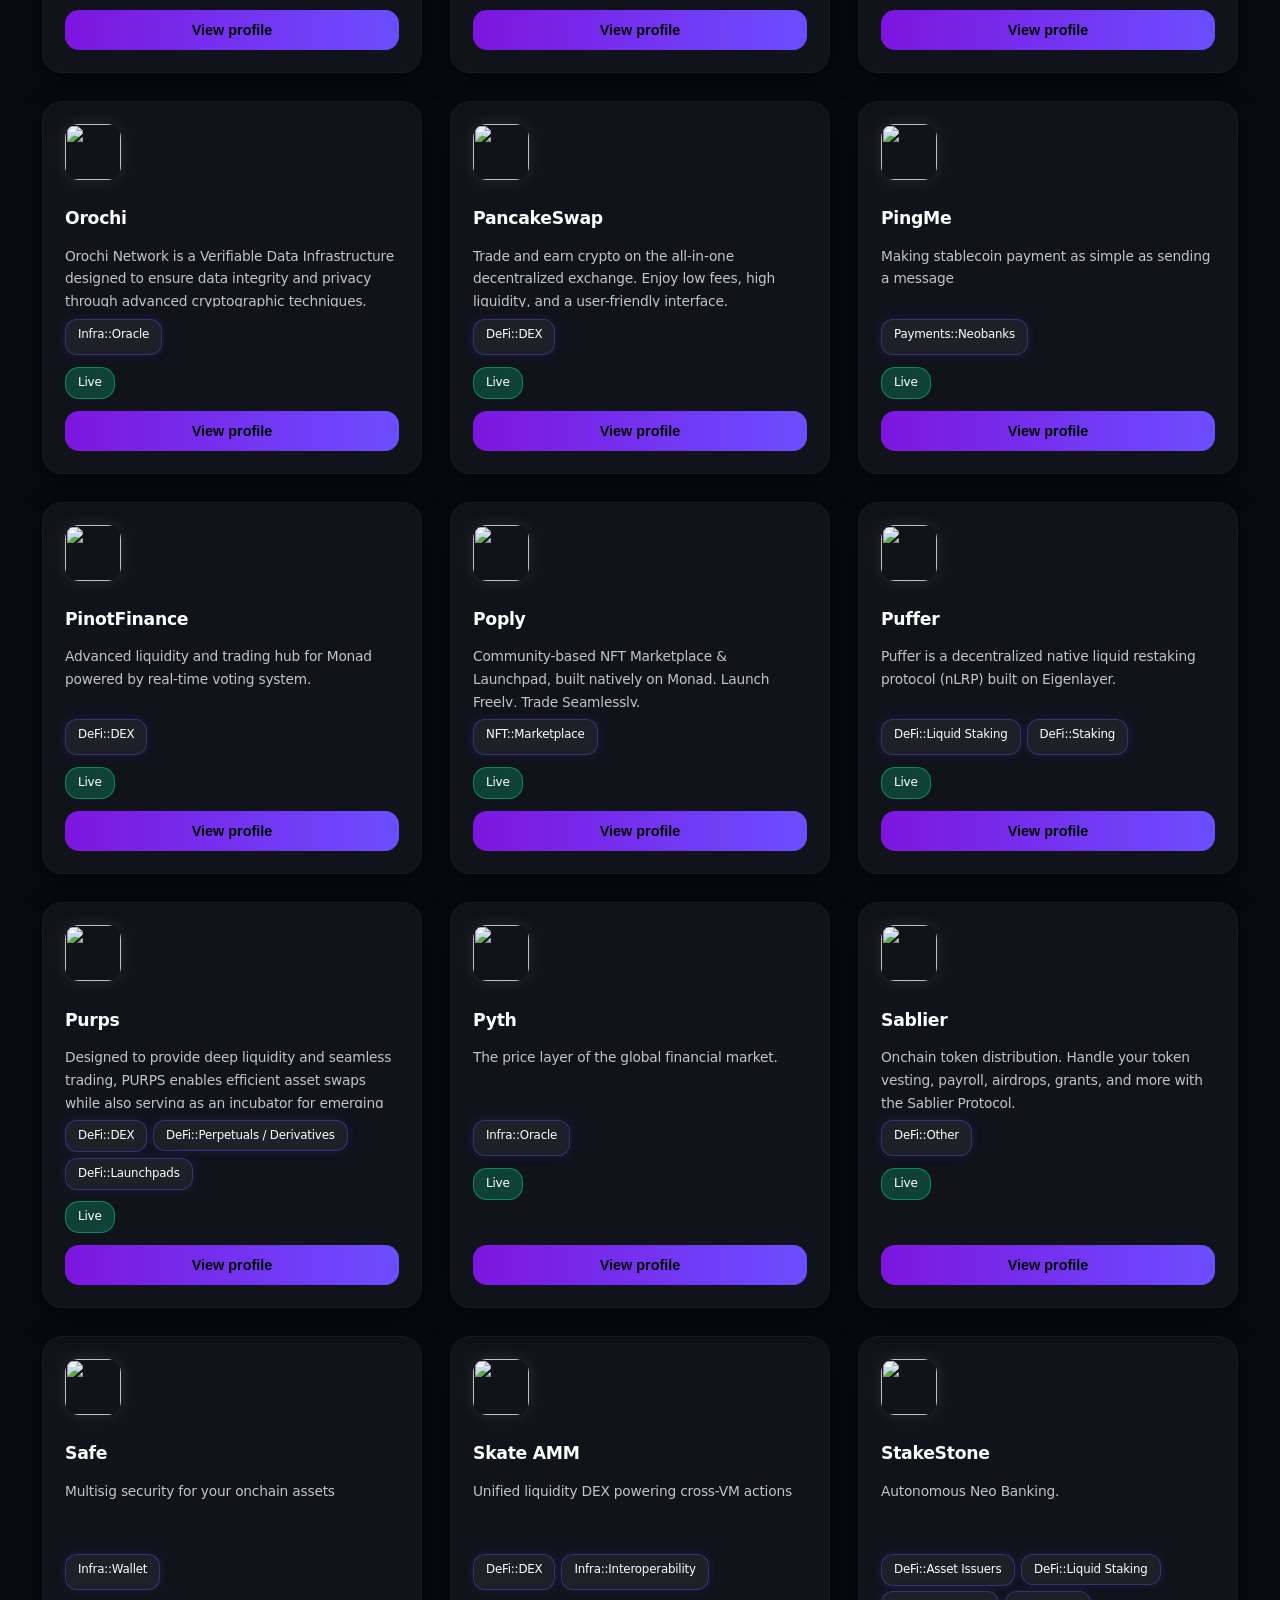
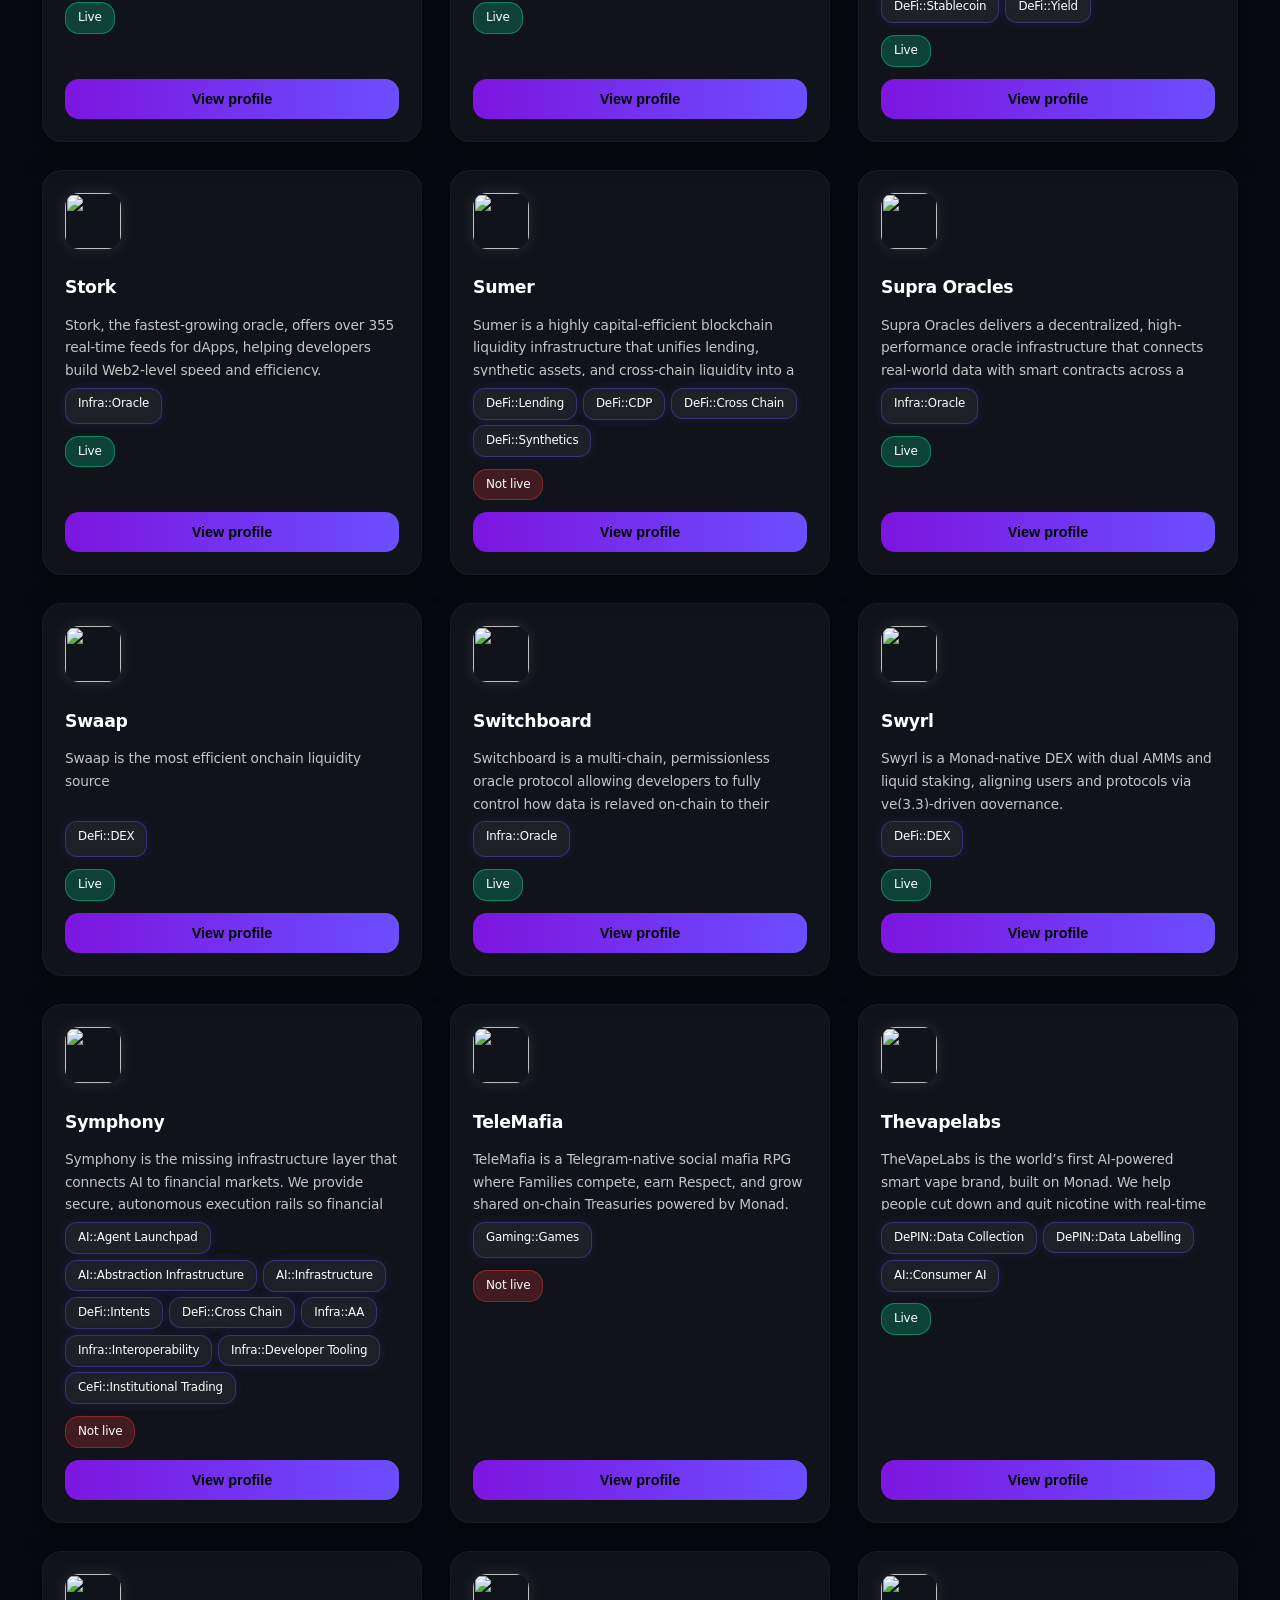
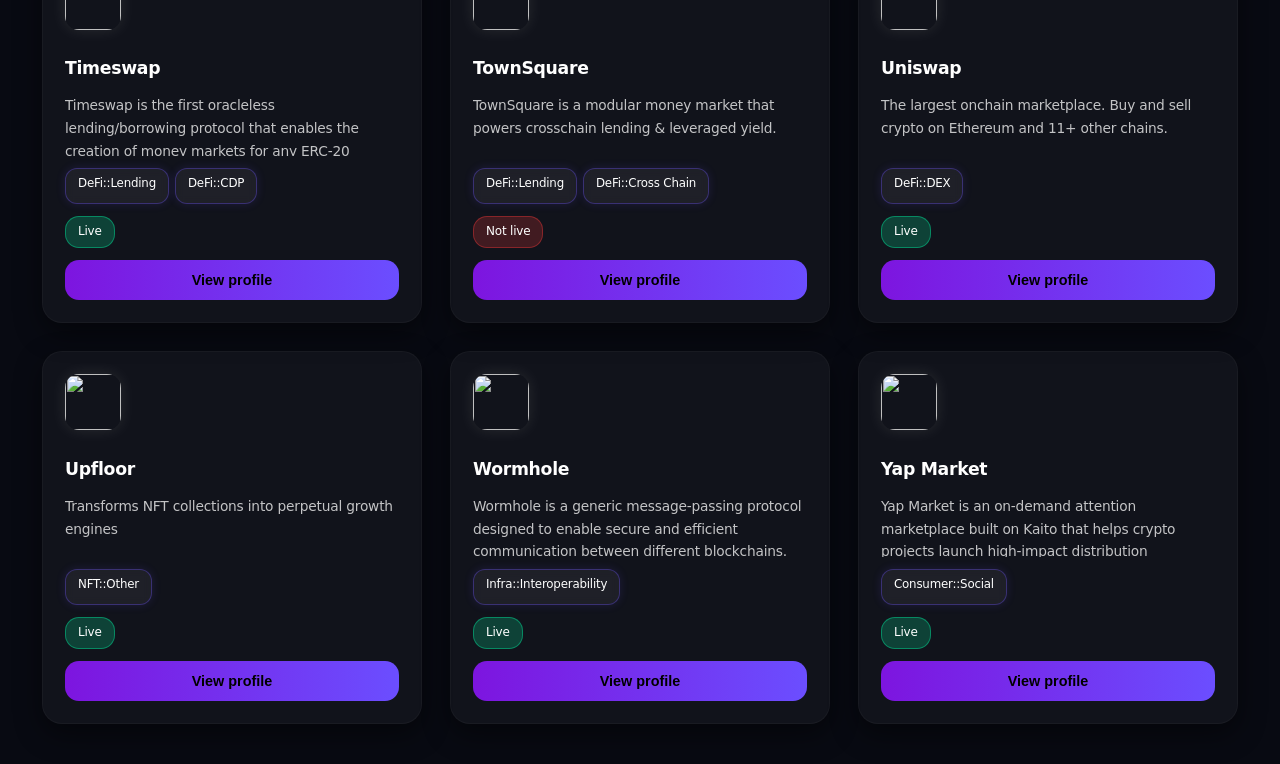
==== commit 262dff20: "Add files via upload" ====
--- a/index.html
+++ b/index.html
@@ -3,28 +3,26 @@
 <head>
   <meta charset="UTF-8" />
   <meta name="viewport" content="width=device-width, initial-scale=1.0" />
-  <title>Monad dApps Atlas</title>
+  <title>Monad Atlas</title>
   <link rel="stylesheet" href="style.css" />
 </head>
 
 <body>
   <canvas id="galaxy-canvas"></canvas>
 
-  <!-- HEADER -->
   <header>
     <div class="brand">
       <div class="brand-mark">
         <img src="icons/monad_logo.png" class="brand-logo" alt="Monad logo" />
       </div>
       <div class="brand-text">
-        <span class="brand-title">Monad dApps Atlas</span>
+        <span class="brand-title">Monad Atlas</span>
         <span class="brand-subtitle">Discover live experiences on Monad</span>
       </div>
     </div>
   </header>
 
 
-  <!-- HERO -->
   <section class="hero">
     <div class="hero-text">
       <h1>Squad up with the Monad ecosystem</h1>
@@ -49,15 +47,13 @@
       </div>
     </div>
 
-    <!-- AI SEARCH BUTTON (новая вставка) -->
     <div class="hero-ai-button">
       <a href="ai.html" class="ai-search-button">
-        🔮 AI Search
+         AI Search
       </a>
     </div>
   </section>
 
-  <!-- FILTERS -->
   <section class="controls">
 
     <div class="select-wrapper">
@@ -93,7 +89,6 @@
     </div>
   </section>
 
-  <!-- GRID -->
   <section class="grid" id="dapp-grid"></section>
 
   <div id="empty-state" class="empty hidden">
--- a/style.css
+++ b/style.css
@@ -1,8 +1,3 @@
-/* ------------------------------------------------------------
-   MONAD dApps Atlas — Glossy Neon Edition (A2)
-   Palette: #6B4EFF (violet), #3EEAFF (cyan)
-------------------------------------------------------------- */
-
 :root {
   --bg: #080a12;
   --bg-panel: rgba(255,255,255,0.04);
@@ -13,7 +8,7 @@
   --text-dim: rgba(255,255,255,0.7);
 
   --violet: #6b4eff;
-  --cyan: #3eeaff;
+  --cyan: #7d15df;
 
   --radius-lg: 20px;
   --radius-md: 14px;
@@ -25,9 +20,7 @@
   --shell-width: 1120px;
 }
 
-/* ------------------------------------------------------------
-   GLOBAL
-------------------------------------------------------------- */
+
 
 * {
   margin: 0;
@@ -62,9 +55,7 @@
   padding: 0 20px;
 }
 
-/* ------------------------------------------------------------
-   HEADER
-------------------------------------------------------------- */
+
 
 header {
   display: flex;
@@ -112,48 +103,12 @@
   opacity: 0.7;
 }
 
-/* ------------------------------------------------------------
-   XP HUD
-------------------------------------------------------------- */
-
-.xp-hud {
-  display: flex;
-  align-items: center;
-  gap: 14px;
-  background: rgba(255,255,255,0.05);
-  padding: 10px 20px;
-  border-radius: var(--radius-lg);
-  backdrop-filter: blur(6px);
-  box-shadow: var(--shadow-soft);
-}
-
-.xp-level {
-  font-weight: 600;
-}
-
-.xp-progress {
-  width: 160px;
-  height: 7px;
-  background: rgba(255,255,255,0.12);
-  border-radius: 999px;
-  overflow: hidden;
-}
-
-.xp-bar {
-  width: 0%;
-  height: 100%;
-  background: linear-gradient(90deg, var(--cyan), var(--violet));
-  border-radius: 999px;
-}
-
-.xp-count {
-  opacity: 0.7;
-  font-size: 0.82rem;
-}
-
-/* ------------------------------------------------------------
-   HERO
-------------------------------------------------------------- */
+
+
+
+
+
+
 
 .hero {
   display: flex;
@@ -192,9 +147,7 @@
   font-size: 0.9rem;
 }
 
-/* ------------------------------------------------------------
-   ORBIT
-------------------------------------------------------------- */
+
 
 .hero-orbit {
   position: relative;
@@ -254,9 +207,7 @@
   object-fit: contain;
 }
 
-/* ------------------------------------------------------------
-   CONTROLS
-------------------------------------------------------------- */
+
 
 .controls {
   display: flex;
@@ -292,8 +243,6 @@
   box-shadow: 0 0 0 2px rgba(110,80,255,0.35);
 }
 
-/* Custom select */
-
 .select-wrapper {
   position: relative;
 }
@@ -331,13 +280,7 @@
   color: white;
 }
 
-.controls select::-internal-list-box {
-  background: #0b0f18 !important;
-}
-
-/* ------------------------------------------------------------
-   GRID & CARDS
-------------------------------------------------------------- */
+
 
 .grid {
   padding: 32px 42px 40px;
@@ -391,14 +334,11 @@
   box-shadow: 0 0 16px rgba(255,255,255,0.10);
 }
 
-/* MAIN CARD BODY */
 
 .card-info {
   display: flex;
   flex-direction: column;
   gap: 12px;
-
-  /* 🔥 This ensures equal height cards */
   flex-grow: 1;
 }
 
@@ -406,16 +346,12 @@
   font-size: 1.08rem;
   font-weight: 600;
   letter-spacing: -0.3px;
-
-  /* exact height */
   min-height: 24px;
 }
 
 .card-info p {
   font-size: 0.86rem;
   opacity: 0.75;
-
-  /* 🔥 hard clamp for equal card heights */
   min-height: 62px;
   max-height: 62px;
   overflow: hidden;
@@ -427,8 +363,6 @@
   display: flex;
   flex-wrap: wrap;
   gap: 6px;
-
-  /* 🔥 equal height block */
   min-height: 36px;
 }
 
@@ -448,7 +382,6 @@
   box-shadow: 0 0 16px rgba(110,80,255,0.35);
 }
 
-/* STATUS */
 
 .card-status {
   padding: 5px 12px;
@@ -468,7 +401,6 @@
   border: 1px solid rgba(255,60,60,0.38);
 }
 
-/* BUTTON */
 
 .card-open {
   margin-top: auto;
@@ -488,9 +420,7 @@
   opacity: 0.92;
 }
 
-/* ------------------------------------------------------------
-   EMPTY STATE
-------------------------------------------------------------- */
+
 
 .empty {
   padding: 28px 42px;
@@ -502,14 +432,11 @@
   display: none;
 }
 
-/* ============================================================
-   PROFILE PAGE
-============================================================= */
+
 
 .page-profile {
   background: var(--bg);
   color: var(--text);
-  font-family: Inter;
   padding-bottom: 80px;
 }
 
@@ -732,9 +659,7 @@
   border: 1px solid rgba(0,255,170,0.4);
 }
 
-/* ------------------------------------------------------------
-   RESPONSIVE
-------------------------------------------------------------- */
+
 
 @media (max-width: 960px) {
   header {
@@ -786,102 +711,7 @@
   }
 }
 
-/* -------------------- AI PAGE -------------------- */
-
-.top-nav {
-  display: flex;
-  gap: 18px;
-  align-items: center;
-}
-
-.top-nav-link {
-  color: var(--text-dim);
-  text-decoration: none;
-  font-size: 0.95rem;
-  transition: 0.2s;
-}
-
-.top-nav-link:hover {
-  color: white;
-}
-
-.top-nav-link.active {
-  color: var(--cyan);
-}
-
-.ai-shell {
-  padding: 60px 42px;
-  max-width: 880px;
-  margin: 0 auto;
-}
-
-.ai-hero h1 {
-  font-size: 2.4rem;
-  margin-bottom: 10px;
-}
-
-.ai-hero p {
-  opacity: 0.75;
-  margin-bottom: 26px;
-}
-
-/* AI search section */
-.ai-search {
-  background: rgba(255,255,255,0.04);
-  padding: 32px;
-  border-radius: 20px;
-  box-shadow: 0 0 24px rgba(110,80,255,0.18);
-}
-
-.ai-row {
-  display: flex;
-  gap: 14px;
-}
-
-#ai-input {
-  flex: 1;
-  padding: 14px 18px;
-  background: rgba(255,255,255,0.08);
-  border: 1px solid rgba(255,255,255,0.12);
-  border-radius: 12px;
-  color: white;
-  font-size: 1rem;
-}
-
-#ai-input:focus {
-  border-color: var(--violet);
-  box-shadow: 0 0 0 2px rgba(110,80,255,0.35);
-}
-
-#ai-search-btn {
-  padding: 14px 22px;
-  border-radius: 12px;
-  background: linear-gradient(90deg, var(--cyan), var(--violet));
-  border: none;
-  color: black;
-  font-weight: 600;
-  cursor: pointer;
-}
-
-#ai-results {
-  margin-top: 28px;
-  display: flex;
-  flex-direction: column;
-  gap: 16px;
-}
-
-.ai-result-card {
-  background: rgba(255,255,255,0.05);
-  padding: 18px;
-  border-radius: 16px;
-  border: 1px solid rgba(255,255,255,0.06);
-  box-shadow: var(--shadow-soft);
-  cursor: pointer;
-}
-
-.ai-result-card:hover {
-  background: rgba(255,255,255,0.08);
-}
+
 
 .hero-ai-button {
   display: flex;
@@ -911,3 +741,242 @@
     0 0 55px rgba(62,234,255,0.55);
   opacity: 0.95;
 }
+
+
+#galaxy-canvas {
+  position: fixed;
+  inset: 0;
+  z-index: -2 !important;
+  pointer-events: none;
+  opacity: 0.45;
+}
+
+.top-nav {
+  display: flex;
+  gap: 18px;
+  align-items: center;
+}
+
+.top-nav-link {
+  color: var(--text-dim);
+  text-decoration: none;
+  font-size: 0.95rem;
+  transition: 0.25s ease;
+}
+
+.top-nav-link:hover {
+  color: white;
+}
+
+.top-nav-link.active {
+  color: var(--cyan);
+}
+
+.ai-shell {
+  padding: 60px 42px;
+  max-width: 880px;
+  margin: 0 auto;
+  position: relative;
+  z-index: 10; 
+}
+
+.ai-hero h1 {
+  font-size: 2.4rem;
+  margin-bottom: 10px;
+}
+
+.ai-hero p {
+  opacity: 0.75;
+  margin-bottom: 26px;
+}
+
+
+
+.ai-search {
+  background: rgba(255,255,255,0.05);
+  padding: 38px;
+  border-radius: 22px;
+  box-shadow: 0 0 26px rgba(143, 32, 247, 0.2);
+  backdrop-filter: blur(8px);
+  border: 1px solid rgba(255,255,255,0.10);
+  position: relative;
+  z-index: 10;
+}
+
+.ai-row {
+  display: flex;
+  gap: 14px;
+}
+
+#ai-input {
+  flex: 1;
+  padding: 16px 20px;
+  background: rgba(255, 255, 255, 0.1);
+  border: 1px solid rgba(150, 8, 245, 0.16);
+  border-radius: 14px;
+  color: white;
+  font-size: 1rem;
+  transition: 0.25s ease;
+}
+
+#ai-input::placeholder {
+  color: rgba(255,255,255,0.55);
+}
+
+#ai-input:focus {
+  border-color: var(--violet);
+  box-shadow: 0 0 0 3px rgba(110,80,255,0.3);
+  outline: none;
+}
+
+#ai-search-btn {
+  padding: 16px 26px;
+  border-radius: 14px;
+  background: linear-gradient(90deg, var(--cyan), var(--violet));
+  border: none;
+  color: black;
+  font-weight: 600;
+  cursor: pointer;
+  box-shadow:
+    0 0 14px rgba(110,80,255,0.45),
+    0 0 26px rgba(62, 139, 255, 0.35);
+  transition: 0.25s ease;
+}
+
+#ai-search-btn:hover {
+  transform: translateY(-3px);
+  opacity: 0.92;
+}
+
+/* RESULTS ROOT */
+#ai-results {
+  margin-top: 32px;
+  position: relative;
+  z-index: 10;
+}
+
+
+.ai-grid {
+  display: grid !important;
+  grid-template-columns: repeat(3, 1fr);
+  gap: 24px;
+  margin-top: 24px;
+  position: relative;
+  z-index: 10; /* ФИКС */
+}
+
+
+
+.ai-card {
+  background: rgba(125, 10, 219, 0.06);
+  border: 1px solid rgba(255,255,255,0.10);
+  padding: 24px;
+  border-radius: 18px;
+  box-shadow:
+    0 14px 34px rgba(0, 0, 0, 0.55),
+    0 0 28px rgba(110,80,255,0.22);
+  backdrop-filter: blur(8px);
+  cursor: pointer;
+  overflow: hidden;
+
+
+  opacity: 1 !important;
+  visibility: visible !important;
+  transform: translateY(16px) scale(0.94);
+  animation: aiCardPop 0.55s cubic-bezier(.16,.78,.32,1.1) forwards;
+}
+
+.ai-card:hover {
+  transform: translateY(-4px) scale(1.02);
+  box-shadow:
+    0 18px 40px rgba(0,0,0,0.65),
+    0 0 34px rgba(161, 80, 253, 0.45);
+}
+
+.ai-card h3 {
+  font-size: 1.18rem;
+  margin-bottom: 10px;
+  font-weight: 600;
+}
+
+.ai-card p {
+  opacity: 0.78;
+  font-size: 0.92rem;
+  line-height: 1.5;
+  margin-bottom: 14px;
+}
+
+.ai-score {
+  font-size: 0.78rem;
+  opacity: 0.55;
+}
+
+/* ANIMATION */
+
+@keyframes aiCardPop {
+  0% {
+    opacity: 0;
+    transform: translateY(24px) scale(0.9);
+  }
+  50% {
+    opacity: 1;
+    transform: translateY(0px) scale(1.05);
+  }
+  100% {
+    transform: translateY(0px) scale(1.0);
+  }
+}
+
+
+
+@media (max-width: 1200px) {
+  .ai-grid {
+    grid-template-columns: repeat(2, 1fr);
+  }
+}
+
+@media (max-width: 720px) {
+  .ai-shell {
+    padding: 40px 20px;
+  }
+  .ai-search {
+    padding: 26px 18px;
+  }
+  .ai-row {
+    flex-direction: column;
+  }
+  #ai-search-btn {
+    width: 100%;
+    text-align: center;
+  }
+  .ai-grid {
+    grid-template-columns: repeat(1, 1fr);
+  }
+}
+
+
+
+.top-nav {
+  display: flex;
+  align-items: center;
+  margin-left: auto;
+}
+
+.top-nav-button {
+  padding: 12px 26px;
+  border-radius: 14px;
+  background: linear-gradient(90deg, var(--cyan), var(--violet));
+  color: #000;
+  font-weight: 600;
+  font-size: 0.95rem;
+  text-decoration: none;
+  box-shadow:
+    0 0 14px rgba(110,80,255,0.45),
+    0 0 26px rgba(210, 62, 255, 0.35);
+  transition: 0.25s ease;
+}
+
+.top-nav-button:hover {
+  transform: translateY(-3px);
+  opacity: 0.9;
+}
